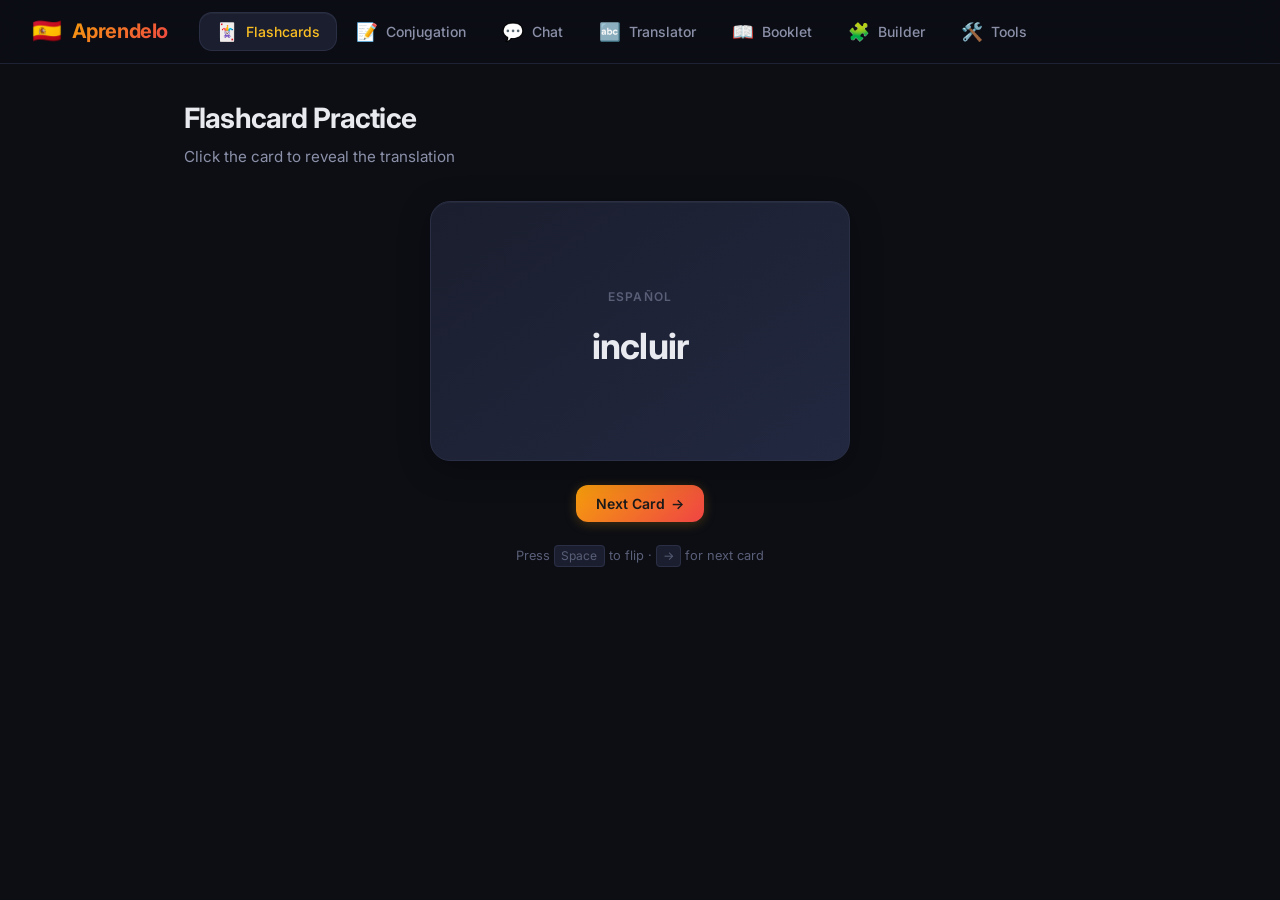
==== index.html @ 4a3453cd "first pass at sentence builder" ====
<!DOCTYPE html>
<html lang="en">

<head>
    <meta charset="UTF-8">
    <meta name="viewport" content="width=device-width, initial-scale=1.0">
    <meta name="description"
        content="Aprendelo — Interactive Spanish learning with flashcards, verb conjugation, AI conversation practice, and bilingual booklet builder.">
    <title>Aprendelo — Learn Spanish</title>
    <link rel="preconnect" href="https://fonts.googleapis.com">
    <link rel="preconnect" href="https://fonts.gstatic.com" crossorigin>
    <link href="https://fonts.googleapis.com/css2?family=Inter:wght@300;400;500;600;700;800&display=swap"
        rel="stylesheet">
    <link rel="stylesheet" href="./static/style.css">
    <link rel="icon" type="image/png" href="./static/favicon.png">
</head>

<body>
    <!-- ══════════ Navigation ══════════ -->
    <nav id="main-nav">
        <div class="nav-brand">
            <span class="brand-icon">🇪🇸</span>
            <span class="brand-text">Aprendelo</span>
        </div>
        <div class="nav-tabs">
            <button class="nav-tab active" data-tab="flashcards" id="nav-flashcards">
                <span class="tab-icon">🃏</span>
                <span class="tab-label">Flashcards</span>
            </button>
            <button class="nav-tab" data-tab="conjugation" id="nav-conjugation">
                <span class="tab-icon">📝</span>
                <span class="tab-label">Conjugation</span>
            </button>
            <button class="nav-tab" data-tab="chat" id="nav-chat">
                <span class="tab-icon">💬</span>
                <span class="tab-label">Chat</span>
            </button>
            <button class="nav-tab" data-tab="translate" id="nav-translate">
                <span class="tab-icon">🔤</span>
                <span class="tab-label">Translator</span>
            </button>
            <button class="nav-tab" data-tab="booklet" id="nav-booklet">
                <span class="tab-icon">📖</span>
                <span class="tab-label">Booklet</span>
            </button>
            <button class="nav-tab" data-tab="sentence" id="nav-sentence">
                <span class="tab-icon">🧩</span>
                <span class="tab-label">Builder</span>
            </button>
            <button class="nav-tab" data-tab="tools" id="nav-tools">
                <span class="tab-icon">🛠️</span>
                <span class="tab-label">Tools</span>
            </button>
        </div>
    </nav>

    <main id="app-content">

        <!-- ══════════ Flashcards ══════════ -->
        <section id="section-flashcards" class="tab-section active">
            <div class="section-header">
                <h1>Flashcard Practice</h1>
                <p class="section-subtitle">Click the card to reveal the translation</p>
            </div>
            <div class="flashcard-container">
                <div class="flashcard" id="flashcard" tabindex="0">
                    <div class="flashcard-inner" id="flashcard-inner">
                        <div class="flashcard-front">
                            <span class="card-lang-label">Español</span>
                            <span class="card-word" id="card-front-word">hola</span>
                        </div>
                        <div class="flashcard-back">
                            <span class="card-lang-label">English</span>
                            <span class="card-word" id="card-back-word">hello</span>
                        </div>
                    </div>
                </div>
                <div class="flashcard-actions">
                    <button class="btn btn-primary" id="btn-next-card">
                        Next Card <span class="btn-arrow">→</span>
                    </button>
                </div>
                <div class="flashcard-hint">
                    Press <kbd>Space</kbd> to flip · <kbd>→</kbd> for next card
                </div>
            </div>
        </section>

        <!-- ══════════ Conjugation ══════════ -->
        <section id="section-conjugation" class="tab-section">
            <div class="section-header">
                <h1>Verb Conjugation</h1>
                <p class="section-subtitle">Enter a Spanish verb and select a tense</p>
            </div>
            <div class="conjugation-container">
                <form id="conjugation-form" class="input-group-row">
                    <div class="input-field" style="flex: 1;">
                        <label for="conj-verb">Verb (infinitive)</label>
                        <input type="text" id="conj-verb" placeholder="e.g. hablar, ser, ir" autocomplete="off"
                            spellcheck="false">
                    </div>
                    <button type="submit" class="btn btn-primary" id="btn-conjugate"
                        style="align-self: flex-end; margin-bottom: 4px;">Conjugate</button>
                </form>
                <div id="conjugation-result" class="result-card hidden">
                    <div class="result-header">
                        <h2 id="conj-result-verb"></h2>
                    </div>
                    <div class="tenses-grid" id="conj-tenses-grid">
                        <!-- Tables will be injected here by JS -->
                    </div>
                </div>
                <div id="conjugation-error" class="error-message hidden"></div>
            </div>
        </section>

        <!-- ══════════ Chat ══════════ -->
        <section id="section-chat" class="tab-section">
            <div class="section-header">
                <h1>Conversational Practice</h1>
                <p class="section-subtitle">Chat with an AI Spanish tutor</p>
            </div>
            <div class="local-disabled-message"
                style="text-align: center; padding: 3rem 1rem; background: var(--bg-surface); border: 1px dashed var(--border); border-radius: var(--radius-lg); margin-top: 1rem;">
                <h2 style="color: var(--text-muted); margin-bottom: 0.5rem;">Disabled in static site</h2>
                <p style="color: var(--text-secondary); font-size: 0.95rem;">This advanced feature requires the local
                    Python server to be running.</p>
            </div>
            <!-- %LOCAL_ONLY_START% -->
            <div class="chat-container">
                <div class="chat-toolbar">
                    <label for="chat-model-select">Model:</label>
                    <select id="chat-model-select">
                        <option value="">Loading models…</option>
                    </select>
                    <label for="chat-proficiency-select">Level:</label>
                    <select id="chat-proficiency-select">
                        <option value="A1">A1 — Beginner</option>
                        <option value="A2">A2 — Elementary</option>
                        <option value="B1" selected>B1 — Intermediate</option>
                        <option value="B2">B2 — Upper Intermediate</option>
                        <option value="C1">C1 — Advanced</option>
                        <option value="C2">C2 — Mastery</option>
                    </select>
                    <button class="btn btn-sm btn-ghost" id="btn-clear-chat" title="Clear conversation">Clear</button>
                </div>
                <div class="chat-messages" id="chat-messages">
                    <div class="chat-welcome">
                        <p>¡Hola! 👋 I'm your Spanish conversation partner.</p>
                        <p>Write something in Spanish (or English) and I'll help you practice!</p>
                    </div>
                </div>
                <form id="chat-form" class="chat-input-row">
                    <input type="text" id="chat-input" placeholder="Escribe algo en español…" autocomplete="off">
                    <button type="submit" class="btn btn-primary" id="btn-send-chat">Send</button>
                </form>
            </div>
            <!-- %LOCAL_ONLY_END% -->
        </section>

        <!-- ══════════ Booklet Builder ══════════ -->
        <section id="section-booklet" class="tab-section">
            <div class="section-header">
                <h1>Bilingual Booklet Builder</h1>
                <p class="section-subtitle">Create a parallel bilingual reader (target language left, English right)</p>
            </div>
            <div class="local-disabled-message"
                style="text-align: center; padding: 3rem 1rem; background: var(--bg-surface); border: 1px dashed var(--border); border-radius: var(--radius-lg); margin-top: 1rem;">
                <h2 style="color: var(--text-muted); margin-bottom: 0.5rem;">Disabled in static site</h2>
                <p style="color: var(--text-secondary); font-size: 0.95rem;">This advanced feature requires the local
                    Python server to be running.</p>
            </div>
            <!-- %LOCAL_ONLY_START% -->
            <div class="booklet-container">
                <form id="booklet-form" class="booklet-form">
                    <div class="form-grid">
                        <div class="input-field">
                            <label for="booklet-proficiency">Proficiency Level</label>
                            <select id="booklet-proficiency">
                                <option value="A1">A1 — Beginner</option>
                                <option value="A2">A2 — Elementary</option>
                                <option value="B1" selected>B1 — Intermediate</option>
                                <option value="B2">B2 — Upper Intermediate</option>
                                <option value="C1">C1 — Advanced</option>
                            </select>
                        </div>
                        <div class="input-field">
                            <label for="booklet-lang">Target Language</label>
                            <select id="booklet-lang">
                                <option value="Spanish" selected>Spanish</option>
                                <option value="German">German</option>
                                <option value="French">French</option>
                            </select>
                        </div>
                        <div class="input-field">
                            <label for="booklet-model">Ollama Model (for translation)</label>
                            <select id="booklet-model">
                                <option value="">Loading models…</option>
                            </select>
                        </div>
                        <div class="input-field">
                            <label for="booklet-binding">Binding Type</label>
                            <select id="booklet-binding">
                                <option value="side_by_side">Side-by-Side (PDF)</option>
                                <option value="saddle">Saddle Stapled (Booklet)</option>
                            </select>
                        </div>
                    </div>

                    <div class="file-uploads">
                        <div class="file-upload-field">
                            <label for="booklet-english-file">English Text File <span class="required">*</span></label>
                            <div class="file-drop" id="drop-english">
                                <input type="file" id="booklet-english-file" accept=".txt" required>
                                <span class="file-drop-label">📄 Drop .txt file or click to browse</span>
                                <span class="file-drop-name" id="english-file-name"></span>
                            </div>
                        </div>
                        <div class="file-upload-field">
                            <label for="booklet-target-file">Target Language Text File <span
                                    class="optional">(optional)</span></label>
                            <div class="file-drop" id="drop-target">
                                <input type="file" id="booklet-target-file" accept=".txt">
                                <span class="file-drop-label">📄 Drop .txt file or click to browse</span>
                                <span class="file-drop-name" id="target-file-name"></span>
                            </div>
                            <p class="field-help">If provided, no LLM translation is needed.</p>
                        </div>
                    </div>

                    <div class="checkbox-field">
                        <label class="checkbox-label" for="booklet-skip-restructure">
                            <input type="checkbox" id="booklet-skip-restructure">
                            <span>Skip text restructuring</span>
                        </label>
                        <p class="field-help">Check this if your English text is already formatted with one sentence per
                            paragraph, or if your LLM struggles with the restructure step.</p>
                    </div>

                    <button type="submit" class="btn btn-primary btn-lg" id="btn-build-booklet">
                        <span class="btn-text">Build Booklet</span>
                        <span class="btn-spinner hidden" id="booklet-spinner"></span>
                    </button>
                </form>
                <div id="booklet-status" class="status-message hidden"></div>
                <div id="booklet-error" class="error-message hidden"></div>
            </div>
            <!-- %LOCAL_ONLY_END% -->
        </section>

        <!-- ══════════ Sentence Builder ══════════ -->
        <section id="section-sentence" class="tab-section">
            <div class="section-header">
                <h1>Sentence Builder</h1>
                <p class="section-subtitle">Practice grammar and vocabulary by building sentences</p>
            </div>
            <div class="local-disabled-message"
                style="text-align: center; padding: 3rem 1rem; background: var(--bg-surface); border: 1px dashed var(--border); border-radius: var(--radius-lg); margin-top: 1rem;">
                <h2 style="color: var(--text-muted); margin-bottom: 0.5rem;">Disabled in static site</h2>
                <p style="color: var(--text-secondary); font-size: 0.95rem;">This advanced feature requires the local
                    Python server to be running.</p>
            </div>
            <!-- %LOCAL_ONLY_START% -->
            <div class="sentence-container">
                <form id="sentence-form" class="booklet-form">
                    <div class="form-grid">
                        <div class="input-field">
                            <label for="sentence-topic">Topic or Verb</label>
                            <input type="text" id="sentence-topic" placeholder="e.g. Ordering food, viajar, ser vs estar" required>
                        </div>
                        <div class="input-field">
                            <label for="sentence-proficiency">Proficiency</label>
                            <select id="sentence-proficiency">
                                <option value="A1">A1 — Beginner</option>
                                <option value="A2">A2 — Elementary</option>
                                <option value="B1" selected>B1 — Intermediate</option>
                                <option value="B2">B2 — Upper Intermediate</option>
                                <option value="C1">C1 — Advanced</option>
                                <option value="C2">C2 — Mastery</option>
                            </select>
                        </div>
                        <div class="input-field">
                            <label for="sentence-model">Ollama Model</label>
                            <select id="sentence-model">
                                <option value="">Loading models…</option>
                            </select>
                        </div>
                        <div class="input-field" style="display: flex; align-items: flex-end;">
                            <button type="submit" class="btn btn-primary" id="btn-generate-sentence" style="width: 100%; margin-bottom: 4px;">
                                <span class="btn-text">Generate Exercise</span>
                                <span class="btn-spinner hidden" id="sentence-generate-spinner"></span>
                            </button>
                        </div>
                    </div>
                </form>

                <div id="sentence-workspace" class="hidden" style="margin-top: 2rem;">
                    <div class="prompt-card" style="margin-bottom: 1.5rem; text-align: center;">
                        <h3 style="color: var(--text-secondary); font-size: 0.9rem; text-transform: uppercase; letter-spacing: 0.5px;">Translate to Spanish:</h3>
                        <p id="sentence-english-prompt" class="english-prompt-text" style="font-size: 1.5rem; font-weight: 600; color: var(--text-primary); margin-top: 0.5rem;"></p>
                    </div>

                    <div class="construction-area" style="min-height: 80px; padding: 1rem; border: 2px dashed var(--border); border-radius: var(--radius-lg); background: rgba(255,255,255,0.02); margin-bottom: 1.5rem; display: flex; flex-wrap: wrap; gap: 0.5rem; align-content: flex-start;">
                        <div id="sentence-construction-zone" class="drop-zone" style="display: flex; flex-wrap: wrap; gap: 0.5rem; width: 100%; min-height: 48px;">
                            <!-- Clicked words go here -->
                        </div>
                    </div>

                    <div class="word-bank-area" style="padding: 1.5rem; border-radius: var(--radius-lg); background: var(--bg-surface); border: 1px solid var(--border); margin-bottom: 2rem;">
                        <div id="sentence-word-bank" class="word-bank" style="display: flex; flex-wrap: wrap; gap: 0.75rem; justify-content: center; min-height: 48px;">
                            <!-- Jumbled words go here -->
                        </div>
                    </div>

                    <div class="action-row" style="display: flex; gap: 1rem; justify-content: center; margin-bottom: 2rem;">
                        <button class="btn btn-primary btn-lg" id="btn-check-sentence">
                            <span class="btn-text">Check Answer</span>
                            <span class="btn-spinner hidden" id="sentence-check-spinner"></span>
                        </button>
                        <button class="btn btn-ghost" id="btn-reset-sentence">Reset Words</button>
                    </div>

                    <div id="sentence-feedback" class="feedback-card hidden" style="padding: 1.5rem; border-radius: var(--radius-lg); background: var(--bg-surface); border: 1px solid var(--border);">
                        <!-- LLM Feedback goes here -->
                        <div id="sentence-feedback-icon" style="font-size: 2rem; margin-bottom: 0.5rem;"></div>
                        <p id="sentence-feedback-text" style="line-height: 1.5; color: var(--text-primary);"></p>
                        <div id="sentence-correction-area" class="hidden" style="margin-top: 1rem; padding-top: 1rem; border-top: 1px solid var(--border);">
                            <h4 style="color: var(--text-secondary); font-size: 0.85rem; margin-bottom: 0.25rem;">Ideal Correction:</h4>
                            <p id="sentence-correction-text" style="font-weight: 500; color: var(--primary);"></p>
                        </div>
                    </div>
                </div>

                <div id="sentence-error" class="error-message hidden" style="margin-top: 1rem;"></div>
            </div>
            <!-- %LOCAL_ONLY_END% -->
        </section>

        <!-- ══════════ Useful Tools ══════════ -->
        <section id="section-tools" class="tab-section">
            <div class="section-header">
                <h1>Useful Tools</h1>
                <p class="section-subtitle">Recommended online references and tools for your Spanish journey</p>
            </div>
            <div class="tools-grid">
                <a href="https://osd.ranvel.com/sp-en/2/a" target="_blank" class="tool-card">
                    <div class="tool-icon">🔍</div>
                    <div class="tool-info">
                        <h3>Verb Reference</h3>
                        <p>Detailed Spanish-English translation and usage dictionary.</p>
                        <span class="tool-link-hint">Visit site <span class="btn-arrow">→</span></span>
                    </div>
                </a>
                <a href="https://www.spanishdict.com/" target="_blank" class="tool-card">
                    <div class="tool-icon">📖</div>
                    <div class="tool-info">
                        <h3>SpanishDict</h3>
                        <p>The world's most popular Spanish-English dictionary, translation, and learning site.</p>
                        <span class="tool-link-hint">Visit site <span class="btn-arrow">→</span></span>
                    </div>
                </a>
                <div class="tool-card-placeholder">
                    <div class="tool-icon-empty">✨</div>
                    <p>More coming soon...</p>
                </div>
            </div>
        </section>

        <!-- ══════════ Translator ══════════ -->
        <section id="section-translate" class="tab-section">
            <div class="section-header">
                <h1>Translator</h1>
                <p class="section-subtitle">Translate text between languages with adjustable proficiency levels</p>
            </div>
            <div class="local-disabled-message"
                style="text-align: center; padding: 3rem 1rem; background: var(--bg-surface); border: 1px dashed var(--border); border-radius: var(--radius-lg); margin-top: 1rem;">
                <h2 style="color: var(--text-muted); margin-bottom: 0.5rem;">Disabled in static site</h2>
                <p style="color: var(--text-secondary); font-size: 0.95rem;">This advanced feature requires the local
                    Python server to be running.</p>
            </div>
            <!-- %LOCAL_ONLY_START% -->
            <div class="translator-container">
                <form id="translate-form" class="booklet-form">
                    <div class="form-grid">
                        <div class="input-field">
                            <label for="translate-source-lang">Source Language</label>
                            <select id="translate-source-lang">
                                <option value="Auto-detect" selected>Auto-detect</option>
                                <option value="English">English</option>
                                <option value="Spanish">Spanish</option>
                                <option value="French">French</option>
                                <option value="Italian">Italian</option>
                                <option value="German">German</option>
                            </select>
                        </div>
                        <div class="input-field">
                            <label for="translate-target-lang">Target Language</label>
                            <select id="translate-target-lang">
                                <option value="English">English</option>
                                <option value="Spanish" selected>Spanish</option>
                                <option value="French">French</option>
                                <option value="Italian">Italian</option>
                                <option value="German">German</option>
                            </select>
                        </div>
                        <div class="input-field">
                            <label for="translate-proficiency">Target Proficiency</label>
                            <select id="translate-proficiency">
                                <option value="A1">A1 — Beginner</option>
                                <option value="A2">A2 — Elementary</option>
                                <option value="B1" selected>B1 — Intermediate</option>
                                <option value="B2">B2 — Upper Intermediate</option>
                                <option value="C1">C1 — Advanced</option>
                                <option value="C2">C2 — Mastery</option>
                            </select>
                        </div>
                        <div class="input-field">
                            <label for="translate-model">Ollama Model</label>
                            <select id="translate-model">
                                <option value="">Loading models…</option>
                            </select>
                        </div>
                    </div>

                    <div class="form-grid" style="align-items: stretch;">
                        <div class="input-field" style="height: 100%;">
                            <label for="translate-input">Text to Translate</label>
                            <textarea id="translate-input" placeholder="Enter text here..."
                                style="flex: 1; min-height: 250px; resize: vertical; padding: 1rem; background: var(--bg-surface); border: 1px solid var(--border); border-radius: var(--radius-md); color: var(--text-primary); font-family: inherit; font-size: 0.925rem; outline: none;"></textarea>
                        </div>
                        <div class="input-field" style="height: 100%;">
                            <label for="translate-output">Translation</label>
                            <div id="translate-output"
                                style="flex: 1; min-height: 250px; overflow-y: auto; padding: 1rem; background: var(--bg-surface); border: 1px solid var(--border); border-radius: var(--radius-md); font-family: inherit; font-size: 0.925rem; white-space: pre-wrap; line-height: 1.6;">
                            </div>
                        </div>
                    </div>

                    <div class="input-group-row">
                        <button type="submit" class="btn btn-primary btn-lg" id="btn-translate">
                            <span class="btn-text">Translate</span>
                            <span class="btn-spinner hidden" id="translate-spinner"></span>
                        </button>
                        <button type="button" class="btn btn-ghost btn-lg" id="btn-translate-clear">Clear</button>
                    </div>
                </form>
                <div id="translate-error" class="error-message hidden"></div>
            </div>
            <!-- %LOCAL_ONLY_END% -->
        </section>

    </main>

    <script src="./static/conjugator.js"></script>
    <script src="./static/app.js"></script>
</body>

</html>
---- static/style.css ----
/* ═══════════════════════════════════════════════════════════════════
   Aprendelo — Design System
   Premium dark theme with gradient accents
   ═══════════════════════════════════════════════════════════════════ */

/* ── Reset & Base ──────────────────────────────────────────────── */

*, *::before, *::after {
    margin: 0;
    padding: 0;
    box-sizing: border-box;
}

:root {
    /* Surface palette */
    --bg-base: #0c0e14;
    --bg-surface: #141720;
    --bg-elevated: #1a1e2e;
    --bg-hover: #222840;
    --border: #2a2f45;
    --border-light: #1e2235;

    /* Text palette */
    --text-primary: #e8eaf0;
    --text-secondary: #8b90a8;
    --text-muted: #5a5f78;

    /* Accent palette — warm amber-to-coral gradient */
    --accent-1: #f59e0b;
    --accent-2: #ef4444;
    --accent-gradient: linear-gradient(135deg, #f59e0b, #ef4444);
    --accent-glow: rgba(245, 158, 11, 0.15);
    --accent-text: #fbbf24;

    /* Semantic */
    --success: #22c55e;
    --error: #ef4444;
    --info: #3b82f6;

    /* Sizing */
    --radius-sm: 8px;
    --radius-md: 12px;
    --radius-lg: 16px;
    --radius-xl: 20px;
    --radius-full: 9999px;

    /* Transition */
    --ease: cubic-bezier(0.4, 0, 0.2, 1);
    --duration: 0.25s;
}

html {
    font-size: 16px;
    -webkit-font-smoothing: antialiased;
    -moz-osx-font-smoothing: grayscale;
}

body {
    font-family: 'Inter', -apple-system, BlinkMacSystemFont, sans-serif;
    background: var(--bg-base);
    color: var(--text-primary);
    min-height: 100vh;
    line-height: 1.6;
}


/* ── Navigation ───────────────────────────────────────────────── */

#main-nav {
    position: sticky;
    top: 0;
    z-index: 100;
    display: flex;
    align-items: center;
    gap: 2rem;
    padding: 0 2rem;
    height: 64px;
    background: rgba(12, 14, 20, 0.85);
    backdrop-filter: blur(20px) saturate(1.4);
    border-bottom: 1px solid var(--border-light);
}

.nav-brand {
    display: flex;
    align-items: center;
    gap: 0.6rem;
    flex-shrink: 0;
}

.brand-icon {
    font-size: 1.5rem;
}

.brand-text {
    font-size: 1.25rem;
    font-weight: 700;
    background: var(--accent-gradient);
    -webkit-background-clip: text;
    -webkit-text-fill-color: transparent;
    background-clip: text;
    letter-spacing: -0.02em;
}

.nav-tabs {
    display: flex;
    gap: 0.25rem;
}

.nav-tab {
    display: flex;
    align-items: center;
    gap: 0.5rem;
    padding: 0.5rem 1rem;
    border: none;
    background: transparent;
    color: var(--text-secondary);
    font-family: inherit;
    font-size: 0.875rem;
    font-weight: 500;
    cursor: pointer;
    border-radius: var(--radius-md);
    transition: all var(--duration) var(--ease);
    white-space: nowrap;
}

.nav-tab:hover {
    background: var(--bg-hover);
    color: var(--text-primary);
}

.nav-tab.active {
    background: var(--bg-elevated);
    color: var(--accent-text);
    box-shadow: 0 0 0 1px var(--border), inset 0 1px 0 rgba(255,255,255,0.04);
}

.tab-icon {
    font-size: 1.1rem;
}


/* ── Main content ─────────────────────────────────────────────── */

#app-content {
    max-width: 960px;
    margin: 0 auto;
    padding: 2rem 1.5rem 4rem;
}

.tab-section {
    display: none;
    animation: fadeSlideIn 0.35s var(--ease);
}

.tab-section.active {
    display: block;
}

@keyframes fadeSlideIn {
    from { opacity: 0; transform: translateY(12px); }
    to { opacity: 1; transform: translateY(0); }
}

.section-header {
    margin-bottom: 2rem;
}

.section-header h1 {
    font-size: 1.75rem;
    font-weight: 700;
    letter-spacing: -0.03em;
    margin-bottom: 0.25rem;
}

.section-subtitle {
    color: var(--text-secondary);
    font-size: 0.95rem;
}


/* ── Buttons ──────────────────────────────────────────────────── */

.btn {
    display: inline-flex;
    align-items: center;
    justify-content: center;
    gap: 0.4rem;
    padding: 0.625rem 1.25rem;
    border: none;
    border-radius: var(--radius-md);
    font-family: inherit;
    font-size: 0.875rem;
    font-weight: 600;
    cursor: pointer;
    transition: all var(--duration) var(--ease);
    white-space: nowrap;
}

.btn-primary {
    background: var(--accent-gradient);
    color: #1a1a1a;
    box-shadow: 0 2px 12px rgba(245, 158, 11, 0.25);
}

.btn-primary:hover {
    transform: translateY(-1px);
    box-shadow: 0 4px 20px rgba(245, 158, 11, 0.35);
}

.btn-primary:active {
    transform: translateY(0);
}

.btn-primary:disabled {
    opacity: 0.5;
    cursor: not-allowed;
    transform: none;
}

.btn-lg {
    padding: 0.875rem 2rem;
    font-size: 1rem;
    border-radius: var(--radius-lg);
}

.btn-sm {
    padding: 0.375rem 0.75rem;
    font-size: 0.8rem;
}

.btn-ghost {
    background: transparent;
    color: var(--text-secondary);
    border: 1px solid var(--border);
}

.btn-ghost:hover {
    background: var(--bg-hover);
    color: var(--text-primary);
}

.btn-arrow {
    transition: transform var(--duration) var(--ease);
}

.btn:hover .btn-arrow {
    transform: translateX(3px);
}


/* ── Form elements ────────────────────────────────────────────── */

.input-field {
    display: flex;
    flex-direction: column;
    gap: 0.4rem;
}

.input-field label {
    font-size: 0.8rem;
    font-weight: 600;
    color: var(--text-secondary);
    text-transform: uppercase;
    letter-spacing: 0.05em;
}

.input-field input,
.input-field select {
    padding: 0.65rem 0.875rem;
    background: var(--bg-surface);
    border: 1px solid var(--border);
    border-radius: var(--radius-md);
    color: var(--text-primary);
    font-family: inherit;
    font-size: 0.925rem;
    transition: border-color var(--duration) var(--ease), box-shadow var(--duration) var(--ease);
    outline: none;
}

.input-field input:focus,
.input-field select:focus {
    border-color: var(--accent-1);
    box-shadow: 0 0 0 3px var(--accent-glow);
}

.input-field input::placeholder {
    color: var(--text-muted);
}

.input-field select {
    cursor: pointer;
    appearance: none;
    background-image: url("data:image/svg+xml,%3Csvg width='12' height='8' viewBox='0 0 12 8' fill='none' xmlns='http://www.w3.org/2000/svg'%3E%3Cpath d='M1 1.5L6 6.5L11 1.5' stroke='%238b90a8' stroke-width='1.5' stroke-linecap='round'/%3E%3C/svg%3E");
    background-repeat: no-repeat;
    background-position: right 0.75rem center;
    padding-right: 2.25rem;
}

.input-group-row {
    display: flex;
    gap: 1rem;
    align-items: flex-end;
    flex-wrap: wrap;
}

.input-group-row .input-field {
    flex: 1;
    min-width: 180px;
}

.required { color: var(--error); }
.optional { color: var(--text-muted); font-weight: 400; font-size: 0.75rem; }


/* ── Result & error cards ─────────────────────────────────────── */

.result-card {
    margin-top: 1.5rem;
    padding: 1.5rem;
    background: var(--bg-elevated);
    border: 1px solid var(--border);
    border-radius: var(--radius-lg);
    animation: fadeSlideIn 0.3s var(--ease);
}

.result-header {
    display: flex;
    align-items: center;
    gap: 0.75rem;
    margin-bottom: 1rem;
}

.result-header h2 {
    font-size: 1.25rem;
    font-weight: 700;
}

.badge {
    padding: 0.2rem 0.6rem;
    font-size: 0.7rem;
    font-weight: 600;
    text-transform: uppercase;
    letter-spacing: 0.05em;
    border-radius: var(--radius-full);
    background: var(--accent-glow);
    color: var(--accent-text);
    border: 1px solid rgba(245, 158, 11, 0.2);
}

.error-message {
    margin-top: 1rem;
    padding: 0.875rem 1rem;
    background: rgba(239, 68, 68, 0.1);
    border: 1px solid rgba(239, 68, 68, 0.25);
    border-radius: var(--radius-md);
    color: #fca5a5;
    font-size: 0.9rem;
}

.status-message {
    margin-top: 1rem;
    padding: 0.875rem 1rem;
    background: rgba(59, 130, 246, 0.1);
    border: 1px solid rgba(59, 130, 246, 0.25);
    border-radius: var(--radius-md);
    color: #93c5fd;
    font-size: 0.9rem;
}

.hidden { display: none !important; }


/* ── Flashcard ────────────────────────────────────────────────── */

.flashcard-container {
    display: flex;
    flex-direction: column;
    align-items: center;
    gap: 1.5rem;
}

.flashcard {
    width: 420px;
    max-width: 100%;
    height: 260px;
    perspective: 800px;
    cursor: pointer;
    outline: none;
}

.flashcard-inner {
    position: relative;
    width: 100%;
    height: 100%;
    transition: transform 0.6s var(--ease);
    transform-style: preserve-3d;
}

.flashcard.flipped .flashcard-inner {
    transform: rotateY(180deg);
}

.flashcard-front,
.flashcard-back {
    position: absolute;
    inset: 0;
    display: flex;
    flex-direction: column;
    align-items: center;
    justify-content: center;
    gap: 0.75rem;
    backface-visibility: hidden;
    -webkit-backface-visibility: hidden;
    border-radius: var(--radius-xl);
    border: 1px solid var(--border);
    padding: 2rem;
}

.flashcard-front {
    background: linear-gradient(145deg, #1a1e2e, #222840);
    box-shadow: 0 8px 32px rgba(0,0,0,0.3), inset 0 1px 0 rgba(255,255,255,0.04);
}

.flashcard-back {
    background: linear-gradient(145deg, #1e2a1e, #2a3a28);
    border-color: rgba(34, 197, 94, 0.2);
    transform: rotateY(180deg);
    box-shadow: 0 8px 32px rgba(0,0,0,0.3), inset 0 1px 0 rgba(255,255,255,0.04);
}

.card-lang-label {
    font-size: 0.75rem;
    font-weight: 600;
    text-transform: uppercase;
    letter-spacing: 0.1em;
    color: var(--text-muted);
}

.card-word {
    font-size: 2.25rem;
    font-weight: 700;
    letter-spacing: -0.02em;
    text-align: center;
}

.flashcard-back .card-lang-label {
    color: rgba(34, 197, 94, 0.6);
}

.flashcard-back .card-word {
    color: #86efac;
}

.flashcard-actions {
    display: flex;
    gap: 0.75rem;
}

.flashcard-hint {
    font-size: 0.8rem;
    color: var(--text-muted);
}

.flashcard-hint kbd {
    padding: 0.15rem 0.4rem;
    background: var(--bg-elevated);
    border: 1px solid var(--border);
    border-radius: 4px;
    font-family: inherit;
    font-size: 0.75rem;
}


/* ── Conjugation table ────────────────────────────────────────── */

.tenses-grid {
    display: grid;
    grid-template-columns: 1fr 1fr;
    gap: 1.5rem;
}

.tense-section {
    display: flex;
    flex-direction: column;
    gap: 0.5rem;
}

.tense-header {
    display: flex;
    justify-content: space-between;
    align-items: center;
}

.tense-title {
    font-size: 1rem;
    font-weight: 600;
    color: var(--text-primary);
}

.conj-table {
    width: 100%;
    border-collapse: separate;
    border-spacing: 0;
    border-radius: var(--radius-md);
    overflow: hidden;
}

.conj-table th,
.conj-table td {
    padding: 0.625rem 1rem;
    text-align: left;
    border-bottom: 1px solid var(--border-light);
}

.conj-table th {
    background: var(--bg-surface);
    font-size: 0.75rem;
    font-weight: 600;
    text-transform: uppercase;
    letter-spacing: 0.05em;
    color: var(--text-secondary);
}

.conj-table td {
    font-size: 0.95rem;
}

.conj-table tr:last-child td {
    border-bottom: none;
}

.conj-table td:first-child {
    color: var(--text-secondary);
    font-weight: 500;
}

.conj-table td:last-child {
    color: var(--accent-text);
    font-weight: 600;
}

.tenses-grid {
    display: grid;
    grid-template-columns: repeat(auto-fit, minmax(220px, 1fr));
    gap: 1.5rem;
    margin-top: 1.5rem;
}

.tense-section {
    background: var(--bg-base);
    border: 1px solid var(--border-light);
    border-radius: var(--radius-md);
    padding: 1.25rem;
}

.tense-section h3 {
    font-size: 1.05rem;
    font-weight: 700;
    margin-bottom: 0.5rem;
    color: var(--accent-text);
}

.tense-example {
    font-size: 0.85rem;
    color: var(--text-secondary);
    margin-bottom: 1rem;
    line-height: 1.5;
}

.tense-example em {
    color: var(--text-primary);
    font-style: italic;
}


/* ── Chat ─────────────────────────────────────────────────────── */

.chat-container {
    display: flex;
    flex-direction: column;
    height: calc(100vh - 220px);
    min-height: 400px;
    background: var(--bg-surface);
    border: 1px solid var(--border);
    border-radius: var(--radius-lg);
    overflow: hidden;
}

.chat-toolbar {
    display: flex;
    align-items: center;
    gap: 0.5rem;
    padding: 0.625rem 1rem;
    background: var(--bg-elevated);
    border-bottom: 1px solid var(--border-light);
    font-size: 0.85rem;
    color: var(--text-secondary);
}

.chat-toolbar select {
    flex: 1;
    max-width: 280px;
    padding: 0.35rem 0.6rem;
    background: var(--bg-surface);
    border: 1px solid var(--border);
    border-radius: var(--radius-sm);
    color: var(--text-primary);
    font-family: inherit;
    font-size: 0.825rem;
    outline: none;
}

.chat-messages {
    flex: 1;
    overflow-y: auto;
    padding: 1.25rem;
    display: flex;
    flex-direction: column;
    gap: 0.75rem;
}

.chat-welcome {
    text-align: center;
    padding: 2rem 1rem;
    color: var(--text-secondary);
    font-size: 0.95rem;
    line-height: 1.8;
}

.chat-welcome p:first-child {
    font-size: 1.1rem;
    margin-bottom: 0.25rem;
}

.chat-bubble {
    max-width: 80%;
    padding: 0.75rem 1rem;
    border-radius: var(--radius-lg);
    font-size: 0.925rem;
    line-height: 1.6;
    animation: bubbleIn 0.25s var(--ease);
    word-wrap: break-word;
}

@keyframes bubbleIn {
    from { opacity: 0; transform: translateY(6px) scale(0.97); }
    to { opacity: 1; transform: translateY(0) scale(1); }
}

.chat-bubble.user {
    align-self: flex-end;
    background: var(--accent-gradient);
    color: #1a1a1a;
    border-bottom-right-radius: 4px;
}

.chat-bubble.assistant {
    align-self: flex-start;
    background: var(--bg-elevated);
    border: 1px solid var(--border);
    border-bottom-left-radius: 4px;
}

.chat-bubble.assistant .typing-indicator {
    display: inline-flex;
    gap: 4px;
}

.typing-dot {
    width: 6px;
    height: 6px;
    border-radius: 50%;
    background: var(--text-muted);
    animation: typingBounce 1.2s infinite;
}

.typing-dot:nth-child(2) { animation-delay: 0.15s; }
.typing-dot:nth-child(3) { animation-delay: 0.3s; }

@keyframes typingBounce {
    0%, 60%, 100% { transform: translateY(0); }
    30% { transform: translateY(-5px); }
}

.chat-input-row {
    display: flex;
    gap: 0.5rem;
    padding: 0.75rem 1rem;
    background: var(--bg-elevated);
    border-top: 1px solid var(--border-light);
}

.chat-input-row input {
    flex: 1;
    padding: 0.65rem 0.875rem;
    background: var(--bg-surface);
    border: 1px solid var(--border);
    border-radius: var(--radius-md);
    color: var(--text-primary);
    font-family: inherit;
    font-size: 0.925rem;
    outline: none;
    transition: border-color var(--duration) var(--ease);
}

.chat-input-row input:focus {
    border-color: var(--accent-1);
}

.chat-input-row input::placeholder {
    color: var(--text-muted);
}


/* ── Booklet Builder ──────────────────────────────────────────── */

.booklet-container {
    max-width: 720px;
}

.booklet-form {
    display: flex;
    flex-direction: column;
    gap: 1.5rem;
}

.form-grid {
    display: grid;
    grid-template-columns: 1fr 1fr;
    gap: 1rem;
}

.file-uploads {
    display: grid;
    grid-template-columns: 1fr 1fr;
    gap: 1rem;
}

.file-upload-field {
    display: flex;
    flex-direction: column;
    gap: 0.4rem;
}

.file-upload-field > label {
    font-size: 0.8rem;
    font-weight: 600;
    color: var(--text-secondary);
    text-transform: uppercase;
    letter-spacing: 0.05em;
}

.file-drop {
    position: relative;
    display: flex;
    flex-direction: column;
    align-items: center;
    justify-content: center;
    gap: 0.25rem;
    padding: 1.5rem 1rem;
    border: 2px dashed var(--border);
    border-radius: var(--radius-md);
    background: var(--bg-surface);
    cursor: pointer;
    transition: all var(--duration) var(--ease);
    min-height: 90px;
}

.file-drop:hover, .file-drop.dragover {
    border-color: var(--accent-1);
    background: var(--accent-glow);
}

.file-drop.has-file {
    border-color: var(--success);
    border-style: solid;
}

.file-drop input[type="file"] {
    position: absolute;
    inset: 0;
    opacity: 0;
    cursor: pointer;
}

.file-drop-label {
    font-size: 0.85rem;
    color: var(--text-muted);
    pointer-events: none;
}

.file-drop-name {
    font-size: 0.8rem;
    font-weight: 600;
    color: var(--success);
    pointer-events: none;
}

.field-help {
    font-size: 0.75rem;
    color: var(--text-muted);
}


/* ── Spinner ──────────────────────────────────────────────────── */

.btn-spinner {
    display: inline-block;
    width: 16px;
    height: 16px;
    border: 2px solid rgba(26, 26, 26, 0.3);
    border-top-color: #1a1a1a;
    border-radius: 50%;
    animation: spin 0.6s linear infinite;
}

@keyframes spin {
    to { transform: rotate(360deg); }
}


/* ── Scrollbar ────────────────────────────────────────────────── */

::-webkit-scrollbar {
    width: 6px;
}

::-webkit-scrollbar-track {
    background: transparent;
}

::-webkit-scrollbar-thumb {
    background: var(--border);
    border-radius: 3px;
}

::-webkit-scrollbar-thumb:hover {
    background: var(--text-muted);
}


/* ── Responsive ───────────────────────────────────────────────── */

@media (max-width: 768px) {
    #main-nav {
        flex-direction: column;
        height: auto;
        padding: 0.75rem 1rem;
        gap: 0.5rem;
    }

    .nav-tabs {
        width: 100%;
        overflow-x: auto;
        -webkit-overflow-scrolling: touch;
    }

    .tenses-grid {
        grid-template-columns: 1fr;
    }

    .tab-label {
        display: none;
    }

    .nav-tab {
        padding: 0.5rem 0.75rem;
    }

    #app-content {
        padding: 1.25rem 1rem 3rem;
    }

    .flashcard {
        width: 100%;
        height: 220px;
    }

    .card-word {
        font-size: 1.75rem;
    }

    .input-group-row {
        flex-direction: column;
    }

    .form-grid, .file-uploads {
        grid-template-columns: 1fr;
    }

    .chat-container {
        height: calc(100vh - 260px);
    }
}
/* ── Useful Tools ─────────────────────────────────────────────── */

.tools-grid {
    display: grid;
    grid-template-columns: repeat(auto-fill, minmax(280px, 1fr));
    gap: 1.5rem;
    margin-top: 2rem;
}

.tool-card {
    display: flex;
    gap: 1.25rem;
    padding: 1.5rem;
    background: var(--bg-surface);
    border: 1px solid var(--border);
    border-radius: var(--radius-lg);
    text-decoration: none;
    color: inherit;
    transition: all var(--duration) var(--ease);
    cursor: pointer;
}

.tool-card:hover {
    background: var(--bg-elevated);
    border-color: var(--accent-1);
    transform: translateY(-2px);
    box-shadow: 0 8px 24px rgba(0, 0, 0, 0.2);
}

.tool-icon {
    font-size: 1.5rem;
    width: 48px;
    height: 48px;
    display: flex;
    align-items: center;
    justify-content: center;
    background: var(--bg-elevated);
    border-radius: var(--radius-md);
    flex-shrink: 0;
}

.tool-info {
    display: flex;
    flex-direction: column;
    gap: 0.4rem;
}

.tool-info h3 {
    font-size: 1.1rem;
    font-weight: 700;
    color: var(--text-primary);
}

.tool-info p {
    font-size: 0.875rem;
    color: var(--text-secondary);
    line-height: 1.4;
}

.tool-link-hint {
    margin-top: 0.5rem;
    font-size: 0.8rem;
    font-weight: 600;
    color: var(--accent-text);
    display: flex;
    align-items: center;
    gap: 0.25rem;
    opacity: 0.8;
}

.tool-card:hover .tool-link-hint {
    opacity: 1;
}

.tool-card-placeholder {
    display: flex;
    flex-direction: column;
    align-items: center;
    justify-content: center;
    gap: 0.5rem;
    padding: 1.5rem;
    border: 1px dashed var(--border);
    border-radius: var(--radius-lg);
    color: var(--text-muted);
    background: rgba(20, 23, 32, 0.4);
}

.tool-icon-empty {
    font-size: 1.25rem;
    opacity: 0.5;
}

/* ── Sentence Builder ─────────────────────────────────────────── */

.word-tile {
    display: inline-block;
    padding: 0.5rem 1rem;
    background: var(--bg-elevated);
    border: 1px solid var(--border);
    border-radius: var(--radius-md);
    color: var(--text-primary);
    font-size: 1rem;
    font-weight: 500;
    cursor: pointer;
    user-select: none;
    transition: all 0.2s var(--ease);
    box-shadow: 0 2px 4px rgba(0,0,0,0.1);
}

.word-tile:hover {
    background: var(--bg-hover);
    border-color: var(--accent-1);
    transform: translateY(-2px);
    box-shadow: 0 4px 8px rgba(0,0,0,0.15);
}

.word-tile:active {
    transform: translateY(0);
}

.word-tile.in-construction {
    background: var(--accent-gradient);
    color: #1a1a1a;
    border: none;
    font-weight: 600;
}

.word-tile.in-construction:hover {
    transform: translateY(-2px);
    box-shadow: 0 4px 12px rgba(245, 158, 11, 0.3);
}
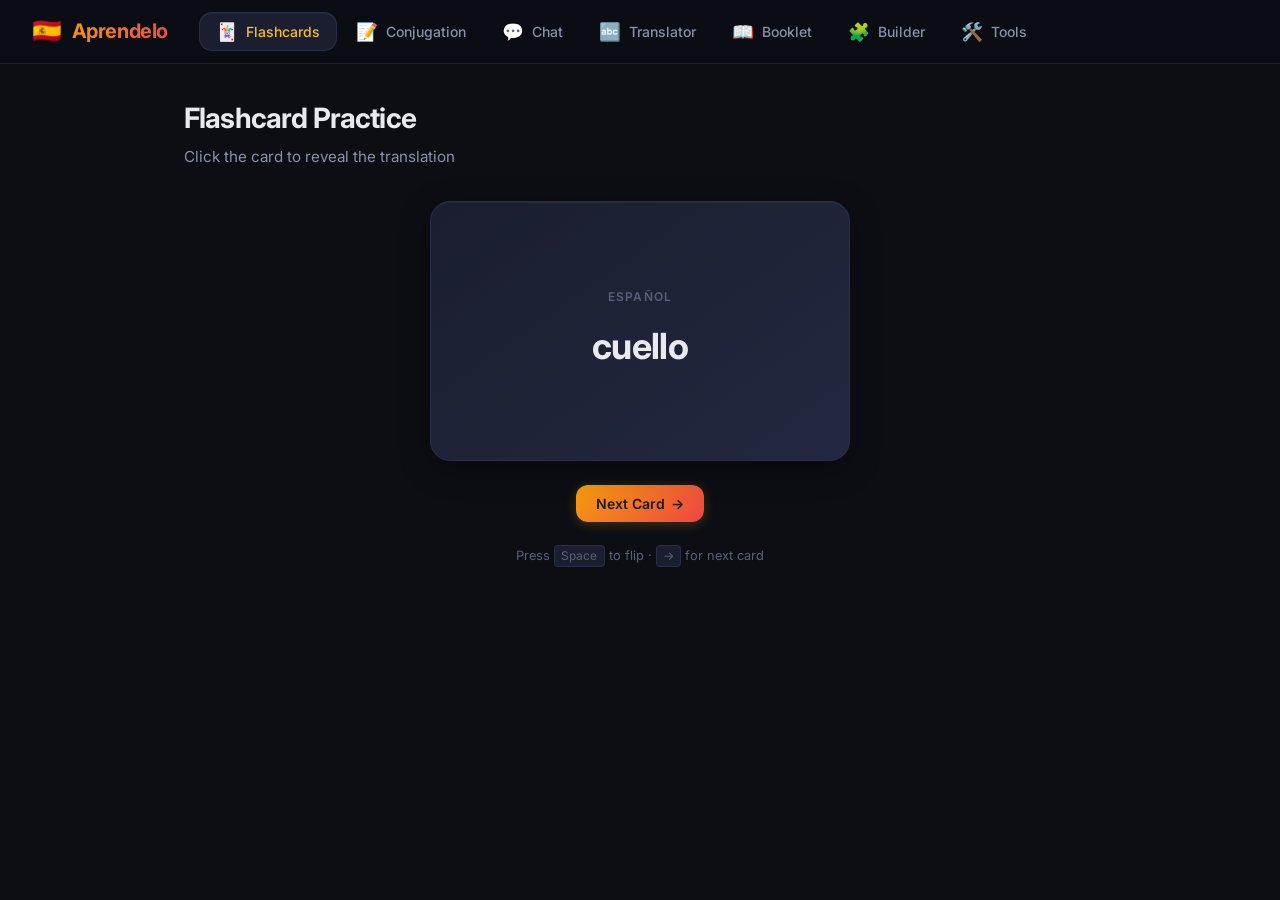
==== commit a43d6d4b: "not perfect, pretty good sentence builder" ====
--- a/index.html
+++ b/index.html
@@ -266,7 +266,7 @@
                     <div class="form-grid">
                         <div class="input-field">
                             <label for="sentence-topic">Topic or Verb</label>
-                            <input type="text" id="sentence-topic" placeholder="e.g. Ordering food, viajar, ser vs estar" required>
+                            <input type="text" id="sentence-topic" placeholder="e.g. Ordering food, viajar, ser vs estar">
                         </div>
                         <div class="input-field">
                             <label for="sentence-proficiency">Proficiency</label>
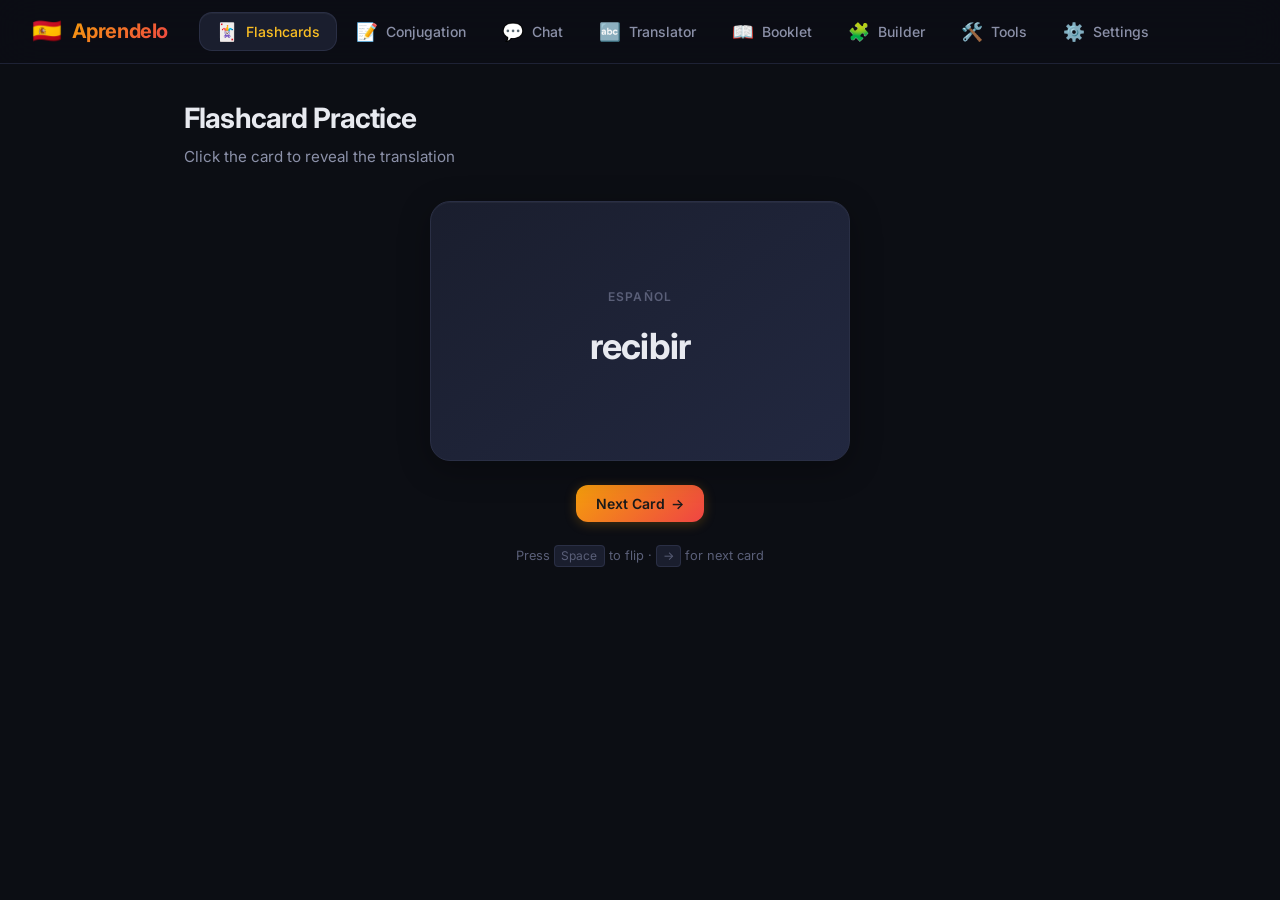
==== commit f0ee6606: "shifted settings to persist and updated index templates" ====
--- a/index.html
+++ b/index.html
@@ -51,6 +51,10 @@
                 <span class="tab-icon">🛠️</span>
                 <span class="tab-label">Tools</span>
             </button>
+            <button class="nav-tab" data-tab="settings" id="nav-settings">
+                <span class="tab-icon">⚙️</span>
+                <span class="tab-label">Settings</span>
+            </button>
         </div>
     </nav>
 
@@ -128,22 +132,6 @@
             </div>
             <!-- %LOCAL_ONLY_START% -->
             <div class="chat-container">
-                <div class="chat-toolbar">
-                    <label for="chat-model-select">Model:</label>
-                    <select id="chat-model-select">
-                        <option value="">Loading models…</option>
-                    </select>
-                    <label for="chat-proficiency-select">Level:</label>
-                    <select id="chat-proficiency-select">
-                        <option value="A1">A1 — Beginner</option>
-                        <option value="A2">A2 — Elementary</option>
-                        <option value="B1" selected>B1 — Intermediate</option>
-                        <option value="B2">B2 — Upper Intermediate</option>
-                        <option value="C1">C1 — Advanced</option>
-                        <option value="C2">C2 — Mastery</option>
-                    </select>
-                    <button class="btn btn-sm btn-ghost" id="btn-clear-chat" title="Clear conversation">Clear</button>
-                </div>
                 <div class="chat-messages" id="chat-messages">
                     <div class="chat-welcome">
                         <p>¡Hola! 👋 I'm your Spanish conversation partner.</p>
@@ -153,6 +141,7 @@
                 <form id="chat-form" class="chat-input-row">
                     <input type="text" id="chat-input" placeholder="Escribe algo en español…" autocomplete="off">
                     <button type="submit" class="btn btn-primary" id="btn-send-chat">Send</button>
+                    <button type="button" class="btn btn-sm btn-ghost" id="btn-clear-chat" title="Clear conversation">Clear</button>
                 </form>
             </div>
             <!-- %LOCAL_ONLY_END% -->
@@ -174,16 +163,7 @@
             <div class="booklet-container">
                 <form id="booklet-form" class="booklet-form">
                     <div class="form-grid">
-                        <div class="input-field">
-                            <label for="booklet-proficiency">Proficiency Level</label>
-                            <select id="booklet-proficiency">
-                                <option value="A1">A1 — Beginner</option>
-                                <option value="A2">A2 — Elementary</option>
-                                <option value="B1" selected>B1 — Intermediate</option>
-                                <option value="B2">B2 — Upper Intermediate</option>
-                                <option value="C1">C1 — Advanced</option>
-                            </select>
-                        </div>
+
                         <div class="input-field">
                             <label for="booklet-lang">Target Language</label>
                             <select id="booklet-lang">
@@ -192,12 +172,7 @@
                                 <option value="French">French</option>
                             </select>
                         </div>
-                        <div class="input-field">
-                            <label for="booklet-model">Ollama Model (for translation)</label>
-                            <select id="booklet-model">
-                                <option value="">Loading models…</option>
-                            </select>
-                        </div>
+
                         <div class="input-field">
                             <label for="booklet-binding">Binding Type</label>
                             <select id="booklet-binding">
@@ -263,30 +238,16 @@
             <!-- %LOCAL_ONLY_START% -->
             <div class="sentence-container">
                 <form id="sentence-form" class="booklet-form">
-                    <div class="form-grid">
+                    <div style="display: flex; flex-direction: column; gap: 1rem;">
                         <div class="input-field">
                             <label for="sentence-topic">Topic or Verb</label>
-                            <input type="text" id="sentence-topic" placeholder="e.g. Ordering food, viajar, ser vs estar">
-                        </div>
-                        <div class="input-field">
-                            <label for="sentence-proficiency">Proficiency</label>
-                            <select id="sentence-proficiency">
-                                <option value="A1">A1 — Beginner</option>
-                                <option value="A2">A2 — Elementary</option>
-                                <option value="B1" selected>B1 — Intermediate</option>
-                                <option value="B2">B2 — Upper Intermediate</option>
-                                <option value="C1">C1 — Advanced</option>
-                                <option value="C2">C2 — Mastery</option>
-                            </select>
-                        </div>
-                        <div class="input-field">
-                            <label for="sentence-model">Ollama Model</label>
-                            <select id="sentence-model">
-                                <option value="">Loading models…</option>
-                            </select>
-                        </div>
-                        <div class="input-field" style="display: flex; align-items: flex-end;">
-                            <button type="submit" class="btn btn-primary" id="btn-generate-sentence" style="width: 100%; margin-bottom: 4px;">
+                            <input type="text" id="sentence-topic"
+                                placeholder="e.g. Ordering food, viajar, ser vs estar">
+                        </div>
+
+                        <div class="input-field">
+                            <button type="submit" class="btn btn-primary" id="btn-generate-sentence"
+                                style="width: 100%;">
                                 <span class="btn-text">Generate Exercise</span>
                                 <span class="btn-spinner hidden" id="sentence-generate-spinner"></span>
                             </button>
@@ -296,23 +257,32 @@
 
                 <div id="sentence-workspace" class="hidden" style="margin-top: 2rem;">
                     <div class="prompt-card" style="margin-bottom: 1.5rem; text-align: center;">
-                        <h3 style="color: var(--text-secondary); font-size: 0.9rem; text-transform: uppercase; letter-spacing: 0.5px;">Translate to Spanish:</h3>
-                        <p id="sentence-english-prompt" class="english-prompt-text" style="font-size: 1.5rem; font-weight: 600; color: var(--text-primary); margin-top: 0.5rem;"></p>
-                    </div>
-
-                    <div class="construction-area" style="min-height: 80px; padding: 1rem; border: 2px dashed var(--border); border-radius: var(--radius-lg); background: rgba(255,255,255,0.02); margin-bottom: 1.5rem; display: flex; flex-wrap: wrap; gap: 0.5rem; align-content: flex-start;">
-                        <div id="sentence-construction-zone" class="drop-zone" style="display: flex; flex-wrap: wrap; gap: 0.5rem; width: 100%; min-height: 48px;">
+                        <h3
+                            style="color: var(--text-secondary); font-size: 0.9rem; text-transform: uppercase; letter-spacing: 0.5px;">
+                            Translate to Spanish:</h3>
+                        <p id="sentence-english-prompt" class="english-prompt-text"
+                            style="font-size: 1.5rem; font-weight: 600; color: var(--text-primary); margin-top: 0.5rem;">
+                        </p>
+                    </div>
+
+                    <div class="construction-area"
+                        style="min-height: 80px; padding: 1rem; border: 2px dashed var(--border); border-radius: var(--radius-lg); background: rgba(255,255,255,0.02); margin-bottom: 1.5rem; display: flex; flex-wrap: wrap; gap: 0.5rem; align-content: flex-start;">
+                        <div id="sentence-construction-zone" class="drop-zone"
+                            style="display: flex; flex-wrap: wrap; gap: 0.5rem; width: 100%; min-height: 48px;">
                             <!-- Clicked words go here -->
                         </div>
                     </div>
 
-                    <div class="word-bank-area" style="padding: 1.5rem; border-radius: var(--radius-lg); background: var(--bg-surface); border: 1px solid var(--border); margin-bottom: 2rem;">
-                        <div id="sentence-word-bank" class="word-bank" style="display: flex; flex-wrap: wrap; gap: 0.75rem; justify-content: center; min-height: 48px;">
+                    <div class="word-bank-area"
+                        style="padding: 1.5rem; border-radius: var(--radius-lg); background: var(--bg-surface); border: 1px solid var(--border); margin-bottom: 2rem;">
+                        <div id="sentence-word-bank" class="word-bank"
+                            style="display: flex; flex-wrap: wrap; gap: 0.75rem; justify-content: center; min-height: 48px;">
                             <!-- Jumbled words go here -->
                         </div>
                     </div>
 
-                    <div class="action-row" style="display: flex; gap: 1rem; justify-content: center; margin-bottom: 2rem;">
+                    <div class="action-row"
+                        style="display: flex; gap: 1rem; justify-content: center; margin-bottom: 2rem;">
                         <button class="btn btn-primary btn-lg" id="btn-check-sentence">
                             <span class="btn-text">Check Answer</span>
                             <span class="btn-spinner hidden" id="sentence-check-spinner"></span>
@@ -320,12 +290,15 @@
                         <button class="btn btn-ghost" id="btn-reset-sentence">Reset Words</button>
                     </div>
 
-                    <div id="sentence-feedback" class="feedback-card hidden" style="padding: 1.5rem; border-radius: var(--radius-lg); background: var(--bg-surface); border: 1px solid var(--border);">
+                    <div id="sentence-feedback" class="feedback-card hidden"
+                        style="padding: 1.5rem; border-radius: var(--radius-lg); background: var(--bg-surface); border: 1px solid var(--border);">
                         <!-- LLM Feedback goes here -->
                         <div id="sentence-feedback-icon" style="font-size: 2rem; margin-bottom: 0.5rem;"></div>
                         <p id="sentence-feedback-text" style="line-height: 1.5; color: var(--text-primary);"></p>
-                        <div id="sentence-correction-area" class="hidden" style="margin-top: 1rem; padding-top: 1rem; border-top: 1px solid var(--border);">
-                            <h4 style="color: var(--text-secondary); font-size: 0.85rem; margin-bottom: 0.25rem;">Ideal Correction:</h4>
+                        <div id="sentence-correction-area" class="hidden"
+                            style="margin-top: 1rem; padding-top: 1rem; border-top: 1px solid var(--border);">
+                            <h4 style="color: var(--text-secondary); font-size: 0.85rem; margin-bottom: 0.25rem;">Ideal
+                                Correction:</h4>
                             <p id="sentence-correction-text" style="font-weight: 500; color: var(--primary);"></p>
                         </div>
                     </div>
@@ -403,9 +376,55 @@
                                 <option value="German">German</option>
                             </select>
                         </div>
-                        <div class="input-field">
-                            <label for="translate-proficiency">Target Proficiency</label>
-                            <select id="translate-proficiency">
+                    </div>
+                    <div class="form-grid" style="align-items: stretch;">
+                        <div class="input-field" style="height: 100%;">
+                            <label for="translate-input">Text to Translate</label>
+                            <textarea id="translate-input" placeholder="Enter text here..."
+                                style="flex: 1; min-height: 250px; resize: vertical; padding: 1rem; background: var(--bg-surface); border: 1px solid var(--border); border-radius: var(--radius-md); color: var(--text-primary); font-family: inherit; font-size: 0.925rem; outline: none;"></textarea>
+                        </div>
+                        <div class="input-field" style="height: 100%;">
+                            <label for="translate-output">Translation</label>
+                            <div id="translate-output"
+                                style="flex: 1; min-height: 250px; overflow-y: auto; padding: 1rem; background: var(--bg-surface); border: 1px solid var(--border); border-radius: var(--radius-md); font-family: inherit; font-size: 0.925rem; white-space: pre-wrap; line-height: 1.6;">
+                            </div>
+                        </div>
+                    </div>
+
+                    <div class="input-group-row">
+                        <button type="submit" class="btn btn-primary btn-lg" id="btn-translate">
+                            <span class="btn-text">Translate</span>
+                            <span class="btn-spinner hidden" id="translate-spinner"></span>
+                        </button>
+                        <button type="button" class="btn btn-ghost btn-lg" id="btn-translate-clear">Clear</button>
+                    </div>
+                </form>
+                <div id="translate-error" class="error-message hidden"></div>
+            </div>
+            <!-- %LOCAL_ONLY_END% -->
+        </section>
+
+        <!-- ══════════ Settings ══════════ -->
+        <section id="section-settings" class="tab-section">
+            <div class="card">
+                <div class="card-header">
+                    <h2 class="card-title">Global Settings</h2>
+                    <p style="color: var(--text-secondary); font-size: 0.95rem; margin-top: 0.25rem;">Configure your
+                        preferences for advanced local features.</p>
+                </div>
+                <div class="card-body">
+                    <div class="form-grid">
+                        <div class="input-field">
+                            <label for="global-model-select">Ollama Model</label>
+                            <select id="global-model-select">
+                                <option value="">Loading models…</option>
+                            </select>
+                            <small style="color: var(--text-muted); margin-top: 0.25rem; display: block;">Used for Chat,
+                                Booklet Builder, Translator, and Sentence Builder.</small>
+                        </div>
+                        <div class="input-field">
+                            <label for="global-proficiency-select">Default Target Proficiency</label>
+                            <select id="global-proficiency-select">
                                 <option value="A1">A1 — Beginner</option>
                                 <option value="A2">A2 — Elementary</option>
                                 <option value="B1" selected>B1 — Intermediate</option>
@@ -414,39 +433,9 @@
                                 <option value="C2">C2 — Mastery</option>
                             </select>
                         </div>
-                        <div class="input-field">
-                            <label for="translate-model">Ollama Model</label>
-                            <select id="translate-model">
-                                <option value="">Loading models…</option>
-                            </select>
-                        </div>
-                    </div>
-
-                    <div class="form-grid" style="align-items: stretch;">
-                        <div class="input-field" style="height: 100%;">
-                            <label for="translate-input">Text to Translate</label>
-                            <textarea id="translate-input" placeholder="Enter text here..."
-                                style="flex: 1; min-height: 250px; resize: vertical; padding: 1rem; background: var(--bg-surface); border: 1px solid var(--border); border-radius: var(--radius-md); color: var(--text-primary); font-family: inherit; font-size: 0.925rem; outline: none;"></textarea>
-                        </div>
-                        <div class="input-field" style="height: 100%;">
-                            <label for="translate-output">Translation</label>
-                            <div id="translate-output"
-                                style="flex: 1; min-height: 250px; overflow-y: auto; padding: 1rem; background: var(--bg-surface); border: 1px solid var(--border); border-radius: var(--radius-md); font-family: inherit; font-size: 0.925rem; white-space: pre-wrap; line-height: 1.6;">
-                            </div>
-                        </div>
-                    </div>
-
-                    <div class="input-group-row">
-                        <button type="submit" class="btn btn-primary btn-lg" id="btn-translate">
-                            <span class="btn-text">Translate</span>
-                            <span class="btn-spinner hidden" id="translate-spinner"></span>
-                        </button>
-                        <button type="button" class="btn btn-ghost btn-lg" id="btn-translate-clear">Clear</button>
-                    </div>
-                </form>
-                <div id="translate-error" class="error-message hidden"></div>
-            </div>
-            <!-- %LOCAL_ONLY_END% -->
+                    </div>
+                </div>
+            </div>
         </section>
 
     </main>
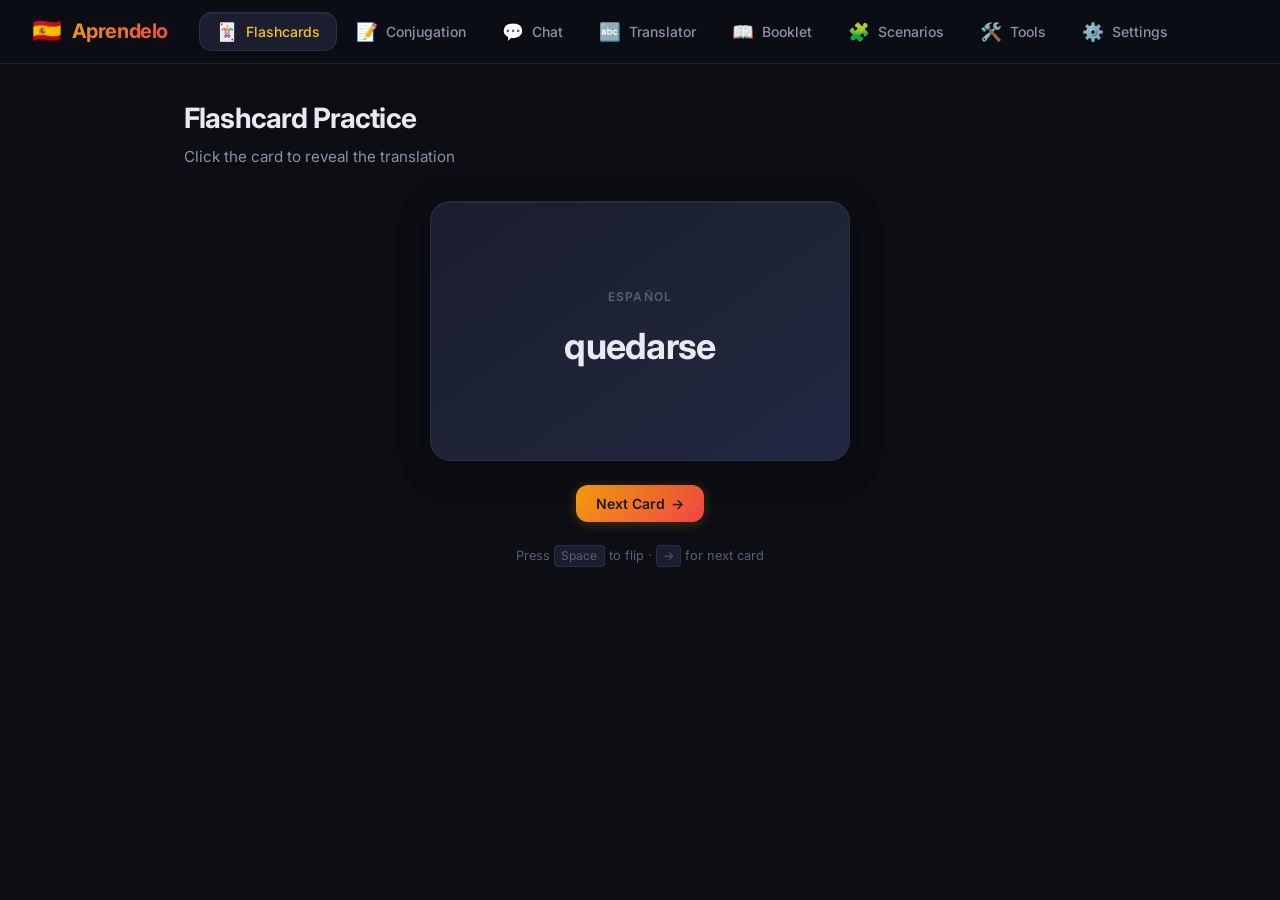
==== commit ecaac561: "updated sentence builder" ====
--- a/index.html
+++ b/index.html
@@ -45,7 +45,7 @@
             </button>
             <button class="nav-tab" data-tab="sentence" id="nav-sentence">
                 <span class="tab-icon">🧩</span>
-                <span class="tab-label">Builder</span>
+                <span class="tab-label">Scenarios</span>
             </button>
             <button class="nav-tab" data-tab="tools" id="nav-tools">
                 <span class="tab-icon">🛠️</span>
@@ -141,7 +141,8 @@
                 <form id="chat-form" class="chat-input-row">
                     <input type="text" id="chat-input" placeholder="Escribe algo en español…" autocomplete="off">
                     <button type="submit" class="btn btn-primary" id="btn-send-chat">Send</button>
-                    <button type="button" class="btn btn-sm btn-ghost" id="btn-clear-chat" title="Clear conversation">Clear</button>
+                    <button type="button" class="btn btn-sm btn-ghost" id="btn-clear-chat"
+                        title="Clear conversation">Clear</button>
                 </form>
             </div>
             <!-- %LOCAL_ONLY_END% -->
@@ -265,29 +266,50 @@
                         </p>
                     </div>
 
-                    <div class="construction-area"
-                        style="min-height: 80px; padding: 1rem; border: 2px dashed var(--border); border-radius: var(--radius-lg); background: rgba(255,255,255,0.02); margin-bottom: 1.5rem; display: flex; flex-wrap: wrap; gap: 0.5rem; align-content: flex-start;">
-                        <div id="sentence-construction-zone" class="drop-zone"
-                            style="display: flex; flex-wrap: wrap; gap: 0.5rem; width: 100%; min-height: 48px;">
-                            <!-- Clicked words go here -->
-                        </div>
-                    </div>
-
-                    <div class="word-bank-area"
-                        style="padding: 1.5rem; border-radius: var(--radius-lg); background: var(--bg-surface); border: 1px solid var(--border); margin-bottom: 2rem;">
-                        <div id="sentence-word-bank" class="word-bank"
-                            style="display: flex; flex-wrap: wrap; gap: 0.75rem; justify-content: center; min-height: 48px;">
-                            <!-- Jumbled words go here -->
-                        </div>
+                    <!-- Tile Mode: construction zone + word bank -->
+                    <div id="sentence-tile-mode">
+                        <div class="construction-area"
+                            style="min-height: 80px; padding: 1rem; border: 2px dashed var(--border); border-radius: var(--radius-lg); background: rgba(255,255,255,0.02); margin-bottom: 1.5rem; display: flex; flex-wrap: wrap; gap: 0.5rem; align-content: flex-start;">
+                            <div id="sentence-construction-zone" class="drop-zone"
+                                style="display: flex; flex-wrap: wrap; gap: 0.5rem; width: 100%; min-height: 48px;">
+                                <!-- Clicked words go here -->
+                            </div>
+                        </div>
+
+                        <div class="word-bank-area"
+                            style="padding: 1.5rem; border-radius: var(--radius-lg); background: var(--bg-surface); border: 1px solid var(--border); margin-bottom: 2rem;">
+                            <div id="sentence-word-bank" class="word-bank"
+                                style="display: flex; flex-wrap: wrap; gap: 0.75rem; justify-content: center; min-height: 48px;">
+                                <!-- Jumbled words go here -->
+                            </div>
+                        </div>
+                    </div>
+
+                    <!-- Advanced Mode: free-form text field (hidden by default) -->
+                    <div id="sentence-advanced-mode" class="hidden" style="margin-bottom: 2rem;">
+                        <textarea id="sentence-advanced-input"
+                            placeholder="Type your Spanish sentence here…"
+                            style="width: 100%; min-height: 100px; padding: 1rem; background: var(--bg-surface); border: 2px solid var(--border); border-radius: var(--radius-lg); color: var(--text-primary); font-family: inherit; font-size: 1.1rem; resize: vertical; outline: none; transition: border-color 0.2s;"
+                            onfocus="this.style.borderColor='var(--primary)'" onblur="this.style.borderColor='var(--border)'"></textarea>
                     </div>
 
                     <div class="action-row"
-                        style="display: flex; gap: 1rem; justify-content: center; margin-bottom: 2rem;">
+                        style="display: flex; gap: 1rem; justify-content: center; flex-wrap: wrap; margin-bottom: 2rem;">
                         <button class="btn btn-primary btn-lg" id="btn-check-sentence">
                             <span class="btn-text">Check Answer</span>
                             <span class="btn-spinner hidden" id="sentence-check-spinner"></span>
                         </button>
                         <button class="btn btn-ghost" id="btn-reset-sentence">Reset Words</button>
+                        <button class="btn btn-ghost" id="btn-toggle-mode">Advanced</button>
+                        <button class="btn btn-ghost" id="btn-show-answer">Answer</button>
+                    </div>
+
+                    <!-- Answer reveal area (hidden until clicked) -->
+                    <div id="sentence-answer-reveal" class="hidden"
+                        style="margin-bottom: 2rem; padding: 1.25rem; border-radius: var(--radius-lg); background: var(--bg-surface); border: 1px solid var(--border); text-align: center;">
+                        <h4 style="color: var(--text-secondary); font-size: 0.85rem; text-transform: uppercase; letter-spacing: 0.5px; margin-bottom: 0.5rem;">
+                            Correct Answer</h4>
+                        <p id="sentence-answer-text" style="font-size: 1.25rem; font-weight: 600; color: var(--primary);"></p>
                     </div>
 
                     <div id="sentence-feedback" class="feedback-card hidden"
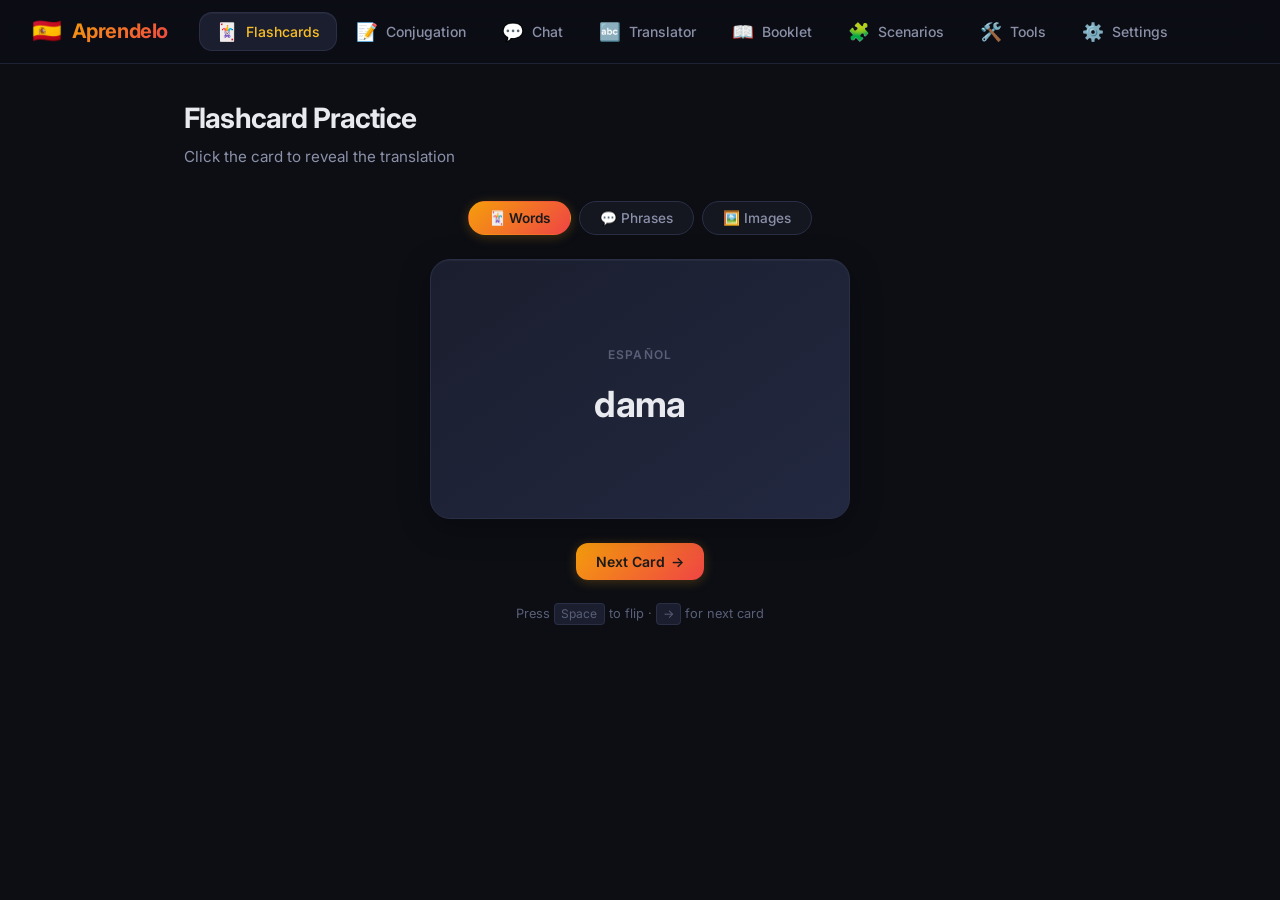
==== commit 9247c220: "flash mini-games" ====
--- a/index.html
+++ b/index.html
@@ -66,15 +66,20 @@
                 <h1>Flashcard Practice</h1>
                 <p class="section-subtitle">Click the card to reveal the translation</p>
             </div>
+            <div class="flashcard-subtabs" id="flashcard-subtabs">
+                <button class="subtab active" data-game="0" id="subtab-words">🃏 Words</button>
+                <button class="subtab" data-game="1" id="subtab-phrases">💬 Phrases</button>
+                <button class="subtab" data-game="2" id="subtab-images">🖼️ Images</button>
+            </div>
             <div class="flashcard-container">
                 <div class="flashcard" id="flashcard" tabindex="0">
                     <div class="flashcard-inner" id="flashcard-inner">
                         <div class="flashcard-front">
-                            <span class="card-lang-label">Español</span>
+                            <span class="card-lang-label" id="card-front-label">Español</span>
                             <span class="card-word" id="card-front-word">hola</span>
                         </div>
                         <div class="flashcard-back">
-                            <span class="card-lang-label">English</span>
+                            <span class="card-lang-label" id="card-back-label">English</span>
                             <span class="card-word" id="card-back-word">hello</span>
                         </div>
                     </div>
--- a/static/style.css
+++ b/static/style.css
@@ -371,6 +371,39 @@
 
 
 /* ── Flashcard ────────────────────────────────────────────────── */
+
+.flashcard-subtabs {
+    display: flex;
+    gap: 0.5rem;
+    justify-content: center;
+    margin-bottom: 1.5rem;
+}
+
+.subtab {
+    padding: 0.5rem 1.25rem;
+    border: 1px solid var(--border);
+    background: var(--bg-surface);
+    color: var(--text-secondary);
+    font-family: inherit;
+    font-size: 0.85rem;
+    font-weight: 500;
+    border-radius: var(--radius-full);
+    cursor: pointer;
+    transition: all var(--duration) var(--ease);
+}
+
+.subtab:hover {
+    background: var(--bg-hover);
+    color: var(--text-primary);
+}
+
+.subtab.active {
+    background: var(--accent-gradient);
+    color: #1a1a1a;
+    border-color: transparent;
+    font-weight: 600;
+    box-shadow: 0 2px 12px rgba(245, 158, 11, 0.25);
+}
 
 .flashcard-container {
     display: flex;
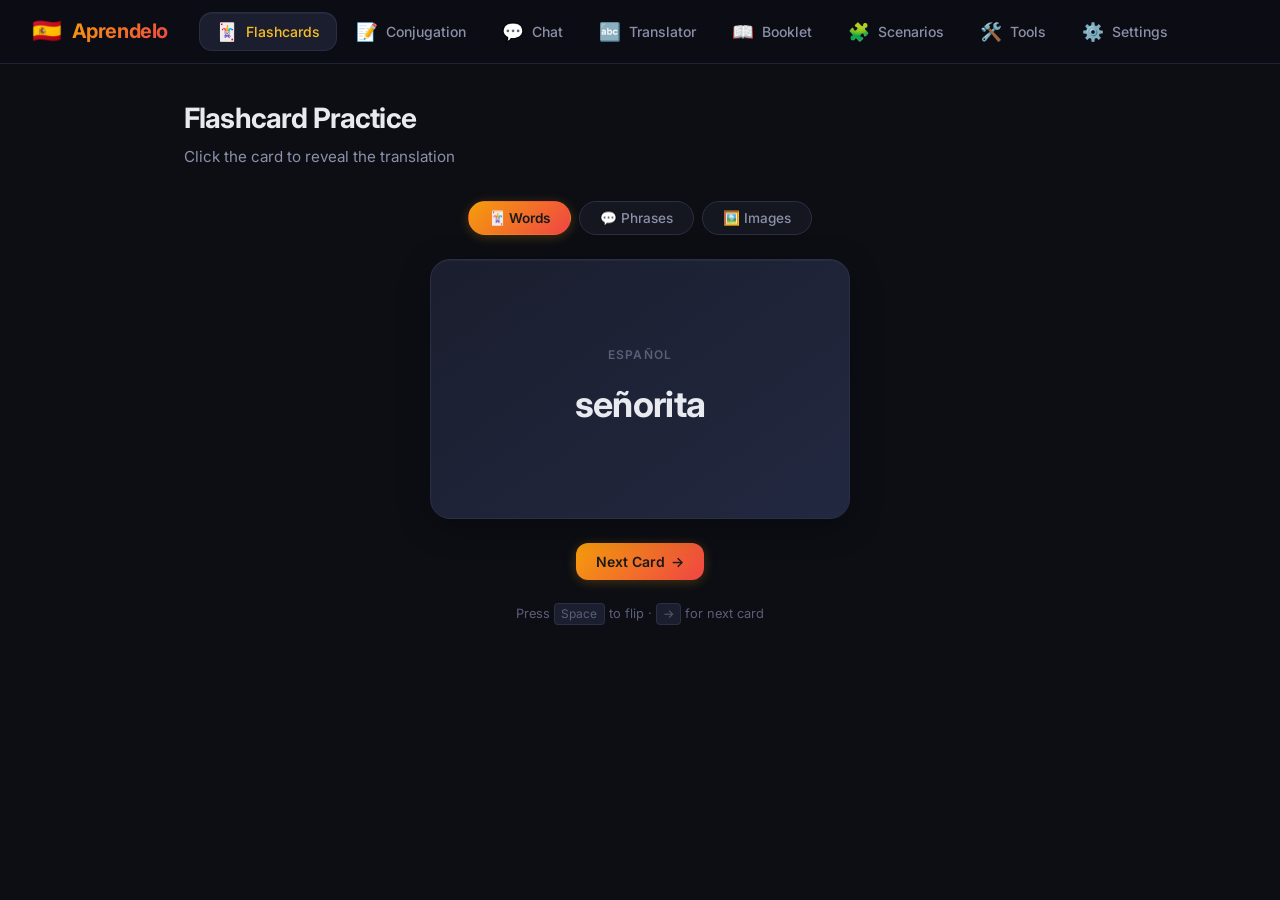
==== commit 102fbc23: "checkpoint, reimpl 2.6" ====
--- a/index.html
+++ b/index.html
@@ -235,13 +235,6 @@
                 <h1>Sentence Builder</h1>
                 <p class="section-subtitle">Practice grammar and vocabulary by building sentences</p>
             </div>
-            <div class="local-disabled-message"
-                style="text-align: center; padding: 3rem 1rem; background: var(--bg-surface); border: 1px dashed var(--border); border-radius: var(--radius-lg); margin-top: 1rem;">
-                <h2 style="color: var(--text-muted); margin-bottom: 0.5rem;">Disabled in static site</h2>
-                <p style="color: var(--text-secondary); font-size: 0.95rem;">This advanced feature requires the local
-                    Python server to be running.</p>
-            </div>
-            <!-- %LOCAL_ONLY_START% -->
             <div class="sentence-container">
                 <form id="sentence-form" class="booklet-form">
                     <div style="display: flex; flex-direction: column; gap: 1rem;">
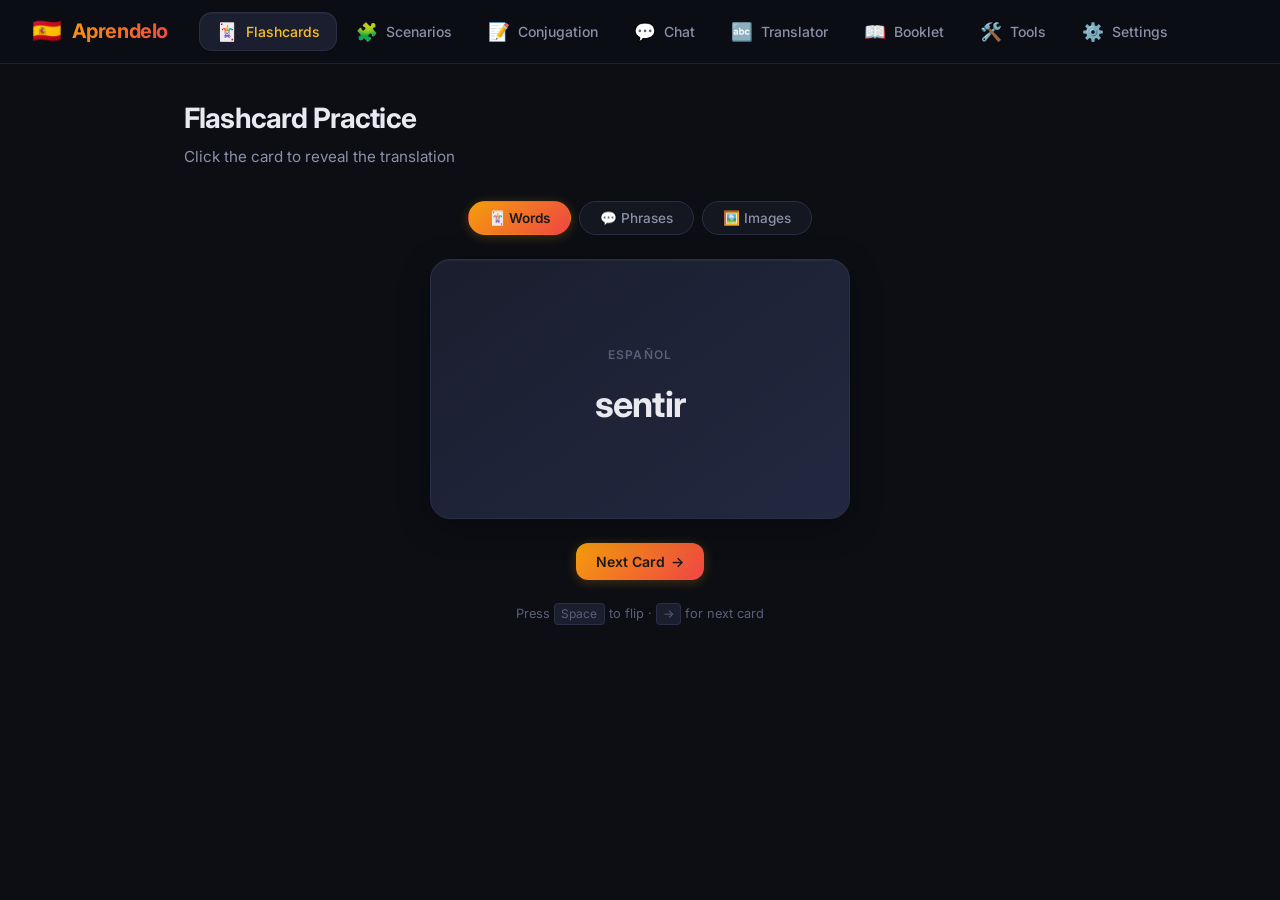
==== commit 5aa420e9: "move menu items" ====
--- a/index.html
+++ b/index.html
@@ -27,6 +27,10 @@
                 <span class="tab-icon">🃏</span>
                 <span class="tab-label">Flashcards</span>
             </button>
+            <button class="nav-tab" data-tab="sentence" id="nav-sentence">
+                <span class="tab-icon">🧩</span>
+                <span class="tab-label">Scenarios</span>
+            </button>
             <button class="nav-tab" data-tab="conjugation" id="nav-conjugation">
                 <span class="tab-icon">📝</span>
                 <span class="tab-label">Conjugation</span>
@@ -43,10 +47,7 @@
                 <span class="tab-icon">📖</span>
                 <span class="tab-label">Booklet</span>
             </button>
-            <button class="nav-tab" data-tab="sentence" id="nav-sentence">
-                <span class="tab-icon">🧩</span>
-                <span class="tab-label">Scenarios</span>
-            </button>
+
             <button class="nav-tab" data-tab="tools" id="nav-tools">
                 <span class="tab-icon">🛠️</span>
                 <span class="tab-label">Tools</span>
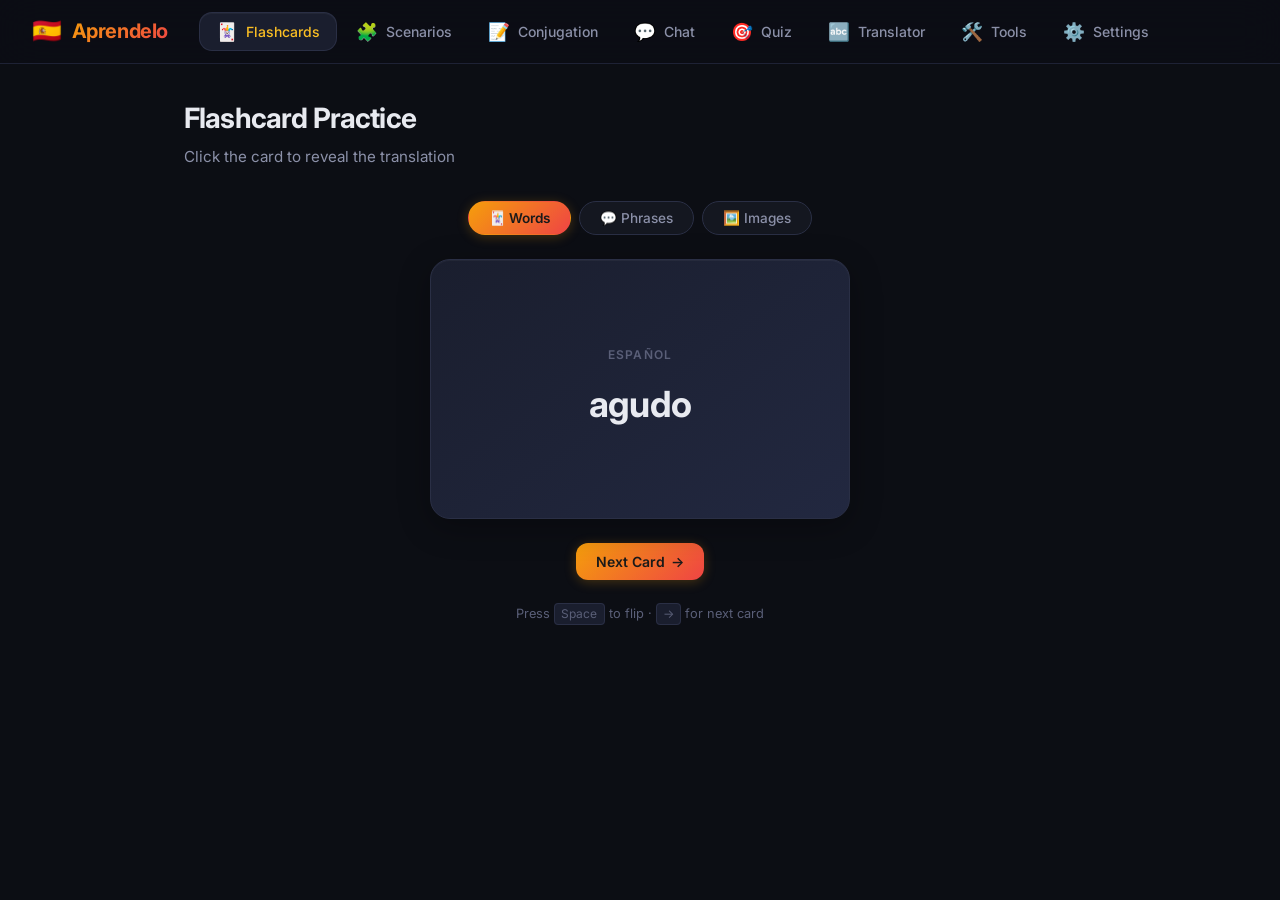
==== commit 212dd4d0: "checkpoint, added quiz and cleaned up unused features like book builder" ====
--- a/index.html
+++ b/index.html
@@ -5,7 +5,7 @@
     <meta charset="UTF-8">
     <meta name="viewport" content="width=device-width, initial-scale=1.0">
     <meta name="description"
-        content="Aprendelo — Interactive Spanish learning with flashcards, verb conjugation, AI conversation practice, and bilingual booklet builder.">
+        content="Aprendelo — Interactive Spanish learning with flashcards, verb conjugation, and AI conversation practice.">
     <title>Aprendelo — Learn Spanish</title>
     <link rel="preconnect" href="https://fonts.googleapis.com">
     <link rel="preconnect" href="https://fonts.gstatic.com" crossorigin>
@@ -39,13 +39,13 @@
                 <span class="tab-icon">💬</span>
                 <span class="tab-label">Chat</span>
             </button>
+            <button class="nav-tab" data-tab="quiz" id="nav-quiz">
+                <span class="tab-icon">🎯</span>
+                <span class="tab-label">Quiz</span>
+            </button>
             <button class="nav-tab" data-tab="translate" id="nav-translate">
                 <span class="tab-icon">🔤</span>
                 <span class="tab-label">Translator</span>
-            </button>
-            <button class="nav-tab" data-tab="booklet" id="nav-booklet">
-                <span class="tab-icon">📖</span>
-                <span class="tab-label">Booklet</span>
             </button>
 
             <button class="nav-tab" data-tab="tools" id="nav-tools">
@@ -154,82 +154,6 @@
             <!-- %LOCAL_ONLY_END% -->
         </section>
 
-        <!-- ══════════ Booklet Builder ══════════ -->
-        <section id="section-booklet" class="tab-section">
-            <div class="section-header">
-                <h1>Bilingual Booklet Builder</h1>
-                <p class="section-subtitle">Create a parallel bilingual reader (target language left, English right)</p>
-            </div>
-            <div class="local-disabled-message"
-                style="text-align: center; padding: 3rem 1rem; background: var(--bg-surface); border: 1px dashed var(--border); border-radius: var(--radius-lg); margin-top: 1rem;">
-                <h2 style="color: var(--text-muted); margin-bottom: 0.5rem;">Disabled in static site</h2>
-                <p style="color: var(--text-secondary); font-size: 0.95rem;">This advanced feature requires the local
-                    Python server to be running.</p>
-            </div>
-            <!-- %LOCAL_ONLY_START% -->
-            <div class="booklet-container">
-                <form id="booklet-form" class="booklet-form">
-                    <div class="form-grid">
-
-                        <div class="input-field">
-                            <label for="booklet-lang">Target Language</label>
-                            <select id="booklet-lang">
-                                <option value="Spanish" selected>Spanish</option>
-                                <option value="German">German</option>
-                                <option value="French">French</option>
-                            </select>
-                        </div>
-
-                        <div class="input-field">
-                            <label for="booklet-binding">Binding Type</label>
-                            <select id="booklet-binding">
-                                <option value="side_by_side">Side-by-Side (PDF)</option>
-                                <option value="saddle">Saddle Stapled (Booklet)</option>
-                            </select>
-                        </div>
-                    </div>
-
-                    <div class="file-uploads">
-                        <div class="file-upload-field">
-                            <label for="booklet-english-file">English Text File <span class="required">*</span></label>
-                            <div class="file-drop" id="drop-english">
-                                <input type="file" id="booklet-english-file" accept=".txt" required>
-                                <span class="file-drop-label">📄 Drop .txt file or click to browse</span>
-                                <span class="file-drop-name" id="english-file-name"></span>
-                            </div>
-                        </div>
-                        <div class="file-upload-field">
-                            <label for="booklet-target-file">Target Language Text File <span
-                                    class="optional">(optional)</span></label>
-                            <div class="file-drop" id="drop-target">
-                                <input type="file" id="booklet-target-file" accept=".txt">
-                                <span class="file-drop-label">📄 Drop .txt file or click to browse</span>
-                                <span class="file-drop-name" id="target-file-name"></span>
-                            </div>
-                            <p class="field-help">If provided, no LLM translation is needed.</p>
-                        </div>
-                    </div>
-
-                    <div class="checkbox-field">
-                        <label class="checkbox-label" for="booklet-skip-restructure">
-                            <input type="checkbox" id="booklet-skip-restructure">
-                            <span>Skip text restructuring</span>
-                        </label>
-                        <p class="field-help">Check this if your English text is already formatted with one sentence per
-                            paragraph, or if your LLM struggles with the restructure step.</p>
-                    </div>
-
-                    <button type="submit" class="btn btn-primary btn-lg" id="btn-build-booklet">
-                        <span class="btn-text">Build Booklet</span>
-                        <span class="btn-spinner hidden" id="booklet-spinner"></span>
-                    </button>
-                </form>
-                <div id="booklet-status" class="status-message hidden"></div>
-                <div id="booklet-error" class="error-message hidden"></div>
-            </div>
-            <!-- %LOCAL_ONLY_END% -->
-        </section>
-
         <!-- ══════════ Sentence Builder ══════════ -->
         <section id="section-sentence" class="tab-section">
             <div class="section-header">
@@ -237,7 +161,7 @@
                 <p class="section-subtitle">Practice grammar and vocabulary by building sentences</p>
             </div>
             <div class="sentence-container">
-                <form id="sentence-form" class="booklet-form">
+                <form id="sentence-form" class="tool-form">
                     <div style="display: flex; flex-direction: column; gap: 1rem;">
                         <div class="input-field">
                             <label for="sentence-topic">Topic or Verb</label>
@@ -330,6 +254,139 @@
             <!-- %LOCAL_ONLY_END% -->
         </section>
 
+        <!-- ══════════ Adaptive Quiz ══════════ -->
+        <section id="section-quiz" class="tab-section">
+            <div class="section-header">
+                <h1>Adaptive Quiz</h1>
+                <p class="section-subtitle">Dynamic 10-question quizzes that adjust difficulty to challenge and reinforce your Spanish</p>
+            </div>
+            <div class="local-disabled-message"
+                style="text-align: center; padding: 3rem 1rem; background: var(--bg-surface); border: 1px dashed var(--border); border-radius: var(--radius-lg); margin-top: 1rem;">
+                <h2 style="color: var(--text-muted); margin-bottom: 0.5rem;">Disabled in static site</h2>
+                <p style="color: var(--text-secondary); font-size: 0.95rem;">This advanced feature requires the local
+                    Python server to be running.</p>
+            </div>
+            <!-- %LOCAL_ONLY_START% -->
+            <div class="quiz-container">
+                <!-- Real-time Level Alert Banner -->
+                <div id="quiz-level-banner" class="quiz-level-banner">
+                    <div class="quiz-banner-icon">🎯</div>
+                    <div class="quiz-banner-text">
+                        <span class="quiz-banner-level" id="quiz-banner-level">Targeting Level B1</span>
+                        <span class="quiz-banner-sub" id="quiz-banner-sub">Questions calibrated to keep you in your growth zone.</span>
+                    </div>
+                </div>
+
+                <!-- Setup Card -->
+                <div id="quiz-setup-view" class="quiz-card">
+                    <form id="quiz-setup-form" class="tool-form">
+                        <div class="form-grid">
+                            <div class="input-field">
+                                <label for="quiz-topic">Quiz Topic (optional)</label>
+                                <input type="text" id="quiz-topic" placeholder="e.g. Subjunctive, Travel, Preterite vs Imperfect">
+                                <small style="color: var(--text-muted); margin-top: 0.25rem;">Leave empty for general Spanish grammar & vocabulary.</small>
+                            </div>
+                            <div class="input-field">
+                                <label for="quiz-level-select">Starting Target Level</label>
+                                <select id="quiz-level-select">
+                                    <option value="A1">A1 — Beginner</option>
+                                    <option value="A2">A2 — Elementary</option>
+                                    <option value="B1" selected>B1 — Intermediate</option>
+                                    <option value="B2">B2 — Upper Intermediate</option>
+                                    <option value="C1">C1 — Advanced</option>
+                                    <option value="C2">C2 — Mastery</option>
+                                </select>
+                                <small style="color: var(--text-muted); margin-top: 0.25rem;">Difficulty will adapt up or down after each 10-question section.</small>
+                            </div>
+                        </div>
+                        <button type="submit" class="btn btn-primary btn-lg" id="btn-start-quiz">
+                            <span class="btn-text">Start 10-Question Section</span>
+                            <span class="btn-spinner hidden" id="quiz-start-spinner"></span>
+                        </button>
+                    </form>
+                    <div id="quiz-setup-error" class="error-message hidden" style="margin-top: 1rem;"></div>
+                </div>
+
+                <!-- Active Quiz View -->
+                <div id="quiz-active-view" class="quiz-card hidden">
+                    <!-- Progress Header -->
+                    <div class="quiz-progress-bar-container">
+                        <div class="quiz-progress-info">
+                            <span class="quiz-section-counter" id="quiz-section-counter">Section 1</span>
+                            <span class="quiz-question-counter" id="quiz-question-counter">Question 1 of 10</span>
+                        </div>
+                        <div class="quiz-progress-track">
+                            <div class="quiz-progress-fill" id="quiz-progress-fill" style="width: 10%;"></div>
+                        </div>
+                    </div>
+
+                    <!-- Question quick navigator dots -->
+                    <div class="quiz-nav-dots" id="quiz-nav-dots"></div>
+
+                    <!-- Question Card Box -->
+                    <div class="quiz-question-box">
+                        <div class="quiz-question-type-badge" id="quiz-question-type-badge">Multiple Choice</div>
+                        <div class="quiz-question-prompt" id="quiz-question-prompt"></div>
+                        <div class="quiz-question-hint hidden" id="quiz-question-hint"></div>
+
+                        <!-- Dynamic Answer Input Area -->
+                        <div class="quiz-answer-area" id="quiz-answer-area"></div>
+                    </div>
+
+                    <!-- Navigation Action Buttons -->
+                    <div class="quiz-actions-row">
+                        <button type="button" class="btn btn-ghost" id="btn-quiz-prev">← Previous</button>
+                        <button type="button" class="btn btn-secondary" id="btn-quiz-next">Next →</button>
+                        <button type="button" class="btn btn-primary" id="btn-quiz-submit">
+                            <span class="btn-text">Submit Section for Grading 🚀</span>
+                            <span class="btn-spinner hidden" id="quiz-submit-spinner"></span>
+                        </button>
+                    </div>
+
+                    <div id="quiz-active-error" class="error-message hidden" style="margin-top: 1rem;"></div>
+                </div>
+
+                <!-- Section Results View -->
+                <div id="quiz-results-view" class="quiz-card hidden">
+                    <div class="quiz-score-header">
+                        <div class="quiz-score-circle" id="quiz-score-circle">
+                            <span class="quiz-score-num" id="quiz-score-num">0/10</span>
+                            <span class="quiz-score-pct" id="quiz-score-pct">0%</span>
+                        </div>
+                        <div class="quiz-score-details">
+                            <h2 id="quiz-results-title">Section Results</h2>
+                            <p id="quiz-results-summary" class="quiz-results-summary"></p>
+                        </div>
+                    </div>
+
+                    <!-- Level Transition Notification Banner -->
+                    <div id="quiz-transition-alert" class="quiz-level-banner" style="margin: 1.5rem 0;">
+                        <div class="quiz-banner-icon" id="quiz-transition-icon">🎯</div>
+                        <div class="quiz-banner-text">
+                            <span class="quiz-banner-level" id="quiz-transition-level">Targeting Level B1</span>
+                            <span class="quiz-banner-sub" id="quiz-transition-sub"></span>
+                        </div>
+                    </div>
+
+                    <!-- Question Breakdown List -->
+                    <div class="quiz-breakdown-container">
+                        <h3 style="margin-bottom: 1rem; color: var(--text-primary); font-size: 1.15rem;">Section Review & Reinforcement</h3>
+                        <div id="quiz-breakdown-list" class="quiz-breakdown-list"></div>
+                    </div>
+
+                    <!-- Action buttons -->
+                    <div class="quiz-results-actions" style="display: flex; gap: 1rem; flex-wrap: wrap; margin-top: 1.5rem;">
+                        <button type="button" class="btn btn-primary btn-lg" id="btn-quiz-next-section">
+                            <span class="btn-text" id="btn-quiz-next-text">Start Next Section →</span>
+                            <span class="btn-spinner hidden" id="quiz-next-spinner"></span>
+                        </button>
+                        <button type="button" class="btn btn-ghost btn-lg" id="btn-quiz-new-topic">Change Topic / Settings</button>
+                    </div>
+                </div>
+            </div>
+            <!-- %LOCAL_ONLY_END% -->
+        </section>
+
         <!-- ══════════ Useful Tools ══════════ -->
         <section id="section-tools" class="tab-section">
             <div class="section-header">
@@ -374,7 +431,7 @@
             </div>
             <!-- %LOCAL_ONLY_START% -->
             <div class="translator-container">
-                <form id="translate-form" class="booklet-form">
+                <form id="translate-form" class="tool-form">
                     <div class="form-grid">
                         <div class="input-field">
                             <label for="translate-source-lang">Source Language</label>
@@ -441,7 +498,7 @@
                                 <option value="">Loading models…</option>
                             </select>
                             <small style="color: var(--text-muted); margin-top: 0.25rem; display: block;">Used for Chat,
-                                Booklet Builder, Translator, and Sentence Builder.</small>
+                                Translator, Sentence Builder, and Adaptive Quiz.</small>
                         </div>
                         <div class="input-field">
                             <label for="global-proficiency-select">Default Target Proficiency</label>
--- a/static/style.css
+++ b/static/style.css
@@ -745,13 +745,9 @@
 }
 
 
-/* ── Booklet Builder ──────────────────────────────────────────── */
-
-.booklet-container {
-    max-width: 720px;
-}
-
-.booklet-form {
+/* ── Tool Forms ─────────────────────────────────────────────── */
+
+.tool-form {
     display: flex;
     flex-direction: column;
     gap: 1.5rem;
@@ -761,77 +757,6 @@
     display: grid;
     grid-template-columns: 1fr 1fr;
     gap: 1rem;
-}
-
-.file-uploads {
-    display: grid;
-    grid-template-columns: 1fr 1fr;
-    gap: 1rem;
-}
-
-.file-upload-field {
-    display: flex;
-    flex-direction: column;
-    gap: 0.4rem;
-}
-
-.file-upload-field > label {
-    font-size: 0.8rem;
-    font-weight: 600;
-    color: var(--text-secondary);
-    text-transform: uppercase;
-    letter-spacing: 0.05em;
-}
-
-.file-drop {
-    position: relative;
-    display: flex;
-    flex-direction: column;
-    align-items: center;
-    justify-content: center;
-    gap: 0.25rem;
-    padding: 1.5rem 1rem;
-    border: 2px dashed var(--border);
-    border-radius: var(--radius-md);
-    background: var(--bg-surface);
-    cursor: pointer;
-    transition: all var(--duration) var(--ease);
-    min-height: 90px;
-}
-
-.file-drop:hover, .file-drop.dragover {
-    border-color: var(--accent-1);
-    background: var(--accent-glow);
-}
-
-.file-drop.has-file {
-    border-color: var(--success);
-    border-style: solid;
-}
-
-.file-drop input[type="file"] {
-    position: absolute;
-    inset: 0;
-    opacity: 0;
-    cursor: pointer;
-}
-
-.file-drop-label {
-    font-size: 0.85rem;
-    color: var(--text-muted);
-    pointer-events: none;
-}
-
-.file-drop-name {
-    font-size: 0.8rem;
-    font-weight: 600;
-    color: var(--success);
-    pointer-events: none;
-}
-
-.field-help {
-    font-size: 0.75rem;
-    color: var(--text-muted);
 }
 
 
@@ -1056,3 +981,399 @@
     transform: translateY(-2px);
     box-shadow: 0 4px 12px rgba(245, 158, 11, 0.3);
 }
+
+
+/* ── Adaptive Quiz ────────────────────────────────────────────── */
+
+.quiz-container {
+    max-width: 820px;
+    margin: 0 auto;
+    display: flex;
+    flex-direction: column;
+    gap: 1.5rem;
+}
+
+.quiz-card {
+    background: var(--bg-surface);
+    border: 1px solid var(--border);
+    border-radius: var(--radius-lg);
+    padding: 2rem;
+    box-shadow: 0 4px 24px rgba(0, 0, 0, 0.25);
+    display: flex;
+    flex-direction: column;
+}
+
+/* Level Banner */
+.quiz-level-banner {
+    display: flex;
+    align-items: center;
+    gap: 1rem;
+    padding: 1rem 1.25rem;
+    border-radius: var(--radius-md);
+    background: linear-gradient(135deg, rgba(245, 158, 11, 0.12), rgba(239, 68, 68, 0.08));
+    border: 1px solid rgba(245, 158, 11, 0.35);
+    box-shadow: 0 2px 12px var(--accent-glow);
+    animation: fadeIn 0.3s ease;
+}
+
+.quiz-banner-icon {
+    font-size: 1.75rem;
+    line-height: 1;
+}
+
+.quiz-banner-text {
+    display: flex;
+    flex-direction: column;
+    gap: 0.15rem;
+}
+
+.quiz-banner-level {
+    font-size: 1.1rem;
+    font-weight: 700;
+    color: var(--accent-1);
+    letter-spacing: 0.3px;
+}
+
+.quiz-banner-sub {
+    font-size: 0.875rem;
+    color: var(--text-secondary);
+}
+
+/* Progress bar */
+.quiz-progress-bar-container {
+    margin-bottom: 1.25rem;
+}
+
+.quiz-progress-info {
+    display: flex;
+    justify-content: space-between;
+    align-items: center;
+    margin-bottom: 0.5rem;
+    font-size: 0.85rem;
+    font-weight: 600;
+    color: var(--text-secondary);
+    text-transform: uppercase;
+    letter-spacing: 0.5px;
+}
+
+.quiz-progress-track {
+    height: 8px;
+    background: var(--bg-elevated);
+    border-radius: var(--radius-full);
+    overflow: hidden;
+}
+
+.quiz-progress-fill {
+    height: 100%;
+    background: var(--accent-gradient);
+    border-radius: var(--radius-full);
+    transition: width 0.3s var(--ease);
+}
+
+/* Question Navigator Dots */
+.quiz-nav-dots {
+    display: flex;
+    gap: 0.5rem;
+    justify-content: center;
+    align-items: center;
+    flex-wrap: wrap;
+    margin-bottom: 2rem;
+    padding: 0.75rem;
+    background: var(--bg-elevated);
+    border-radius: var(--radius-md);
+    border: 1px solid var(--border-light);
+}
+
+.quiz-dot {
+    width: 36px;
+    height: 36px;
+    border-radius: 50%;
+    border: 1px solid var(--border);
+    background: var(--bg-surface);
+    color: var(--text-secondary);
+    font-size: 0.85rem;
+    font-weight: 600;
+    display: flex;
+    align-items: center;
+    justify-content: center;
+    cursor: pointer;
+    transition: all 0.2s var(--ease);
+}
+
+.quiz-dot:hover {
+    border-color: var(--accent-1);
+    color: var(--text-primary);
+    transform: translateY(-1px);
+}
+
+.quiz-dot.active {
+    border-color: var(--accent-1);
+    background: var(--accent-1);
+    color: #1a1a1a;
+    font-weight: 700;
+    transform: scale(1.1);
+    box-shadow: 0 0 10px var(--accent-glow);
+}
+
+.quiz-dot.answered {
+    border-color: var(--success);
+    color: var(--success);
+    background: rgba(34, 197, 94, 0.12);
+}
+
+.quiz-dot.answered.active {
+    background: var(--accent-1);
+    color: #1a1a1a;
+    border-color: var(--accent-1);
+}
+
+/* Question Card Box */
+.quiz-question-box {
+    min-height: 200px;
+    display: flex;
+    flex-direction: column;
+}
+
+.quiz-question-type-badge {
+    align-self: flex-start;
+    padding: 0.3rem 0.8rem;
+    border-radius: var(--radius-full);
+    font-size: 0.75rem;
+    font-weight: 700;
+    text-transform: uppercase;
+    letter-spacing: 0.5px;
+    background: var(--bg-elevated);
+    border: 1px solid var(--border);
+    color: var(--accent-text);
+    margin-bottom: 1rem;
+}
+
+.quiz-question-prompt {
+    font-size: 1.25rem;
+    font-weight: 600;
+    line-height: 1.5;
+    color: var(--text-primary);
+    margin-bottom: 0.75rem;
+}
+
+.quiz-question-hint {
+    font-size: 0.9rem;
+    color: var(--text-secondary);
+    font-style: italic;
+    margin-bottom: 1rem;
+    padding: 0.4rem 0.8rem;
+    background: var(--bg-elevated);
+    border-radius: var(--radius-sm);
+    display: inline-block;
+    align-self: flex-start;
+}
+
+/* Options Grid (Multiple Choice) */
+.quiz-options-grid {
+    display: grid;
+    grid-template-columns: 1fr;
+    gap: 0.75rem;
+    margin-top: 0.75rem;
+}
+
+.quiz-option-btn {
+    padding: 1rem 1.25rem;
+    border-radius: var(--radius-md);
+    background: var(--bg-elevated);
+    border: 1.5px solid var(--border);
+    color: var(--text-primary);
+    font-size: 1rem;
+    text-align: left;
+    cursor: pointer;
+    transition: all 0.2s var(--ease);
+    display: flex;
+    align-items: center;
+    gap: 0.85rem;
+}
+
+.quiz-option-letter {
+    display: inline-flex;
+    align-items: center;
+    justify-content: center;
+    width: 28px;
+    height: 28px;
+    border-radius: 50%;
+    background: var(--bg-surface);
+    border: 1px solid var(--border);
+    font-size: 0.85rem;
+    font-weight: 700;
+    color: var(--text-secondary);
+    flex-shrink: 0;
+}
+
+.quiz-option-btn:hover {
+    border-color: var(--accent-1);
+    background: var(--bg-hover);
+    transform: translateX(4px);
+}
+
+.quiz-option-btn.selected {
+    border-color: var(--accent-1);
+    background: rgba(245, 158, 11, 0.15);
+    color: #fff;
+    font-weight: 600;
+    box-shadow: 0 0 12px var(--accent-glow);
+}
+
+.quiz-option-btn.selected .quiz-option-letter {
+    background: var(--accent-1);
+    color: #1a1a1a;
+    border-color: var(--accent-1);
+}
+
+/* Text Inputs */
+.quiz-text-input {
+    width: 100%;
+    padding: 1rem 1.25rem;
+    border-radius: var(--radius-md);
+    background: var(--bg-elevated);
+    border: 1.5px solid var(--border);
+    color: var(--text-primary);
+    font-size: 1.1rem;
+    font-family: inherit;
+    outline: none;
+    transition: all 0.2s var(--ease);
+    margin-top: 0.5rem;
+}
+
+.quiz-text-input:focus {
+    border-color: var(--accent-1);
+    background: var(--bg-hover);
+    box-shadow: 0 0 12px var(--accent-glow);
+}
+
+/* Actions Row */
+.quiz-actions-row {
+    display: flex;
+    justify-content: space-between;
+    align-items: center;
+    margin-top: 2rem;
+    padding-top: 1.5rem;
+    border-top: 1px solid var(--border);
+    gap: 1rem;
+    flex-wrap: wrap;
+}
+
+/* Results & Review */
+.quiz-score-header {
+    display: flex;
+    align-items: center;
+    gap: 1.75rem;
+    padding-bottom: 1.5rem;
+    border-bottom: 1px solid var(--border);
+}
+
+.quiz-score-circle {
+    width: 100px;
+    height: 100px;
+    border-radius: 50%;
+    background: var(--bg-elevated);
+    border: 3px solid var(--accent-1);
+    display: flex;
+    flex-direction: column;
+    align-items: center;
+    justify-content: center;
+    flex-shrink: 0;
+    box-shadow: 0 0 20px var(--accent-glow);
+}
+
+.quiz-score-num {
+    font-size: 1.4rem;
+    font-weight: 800;
+    color: var(--text-primary);
+}
+
+.quiz-score-pct {
+    font-size: 0.85rem;
+    font-weight: 600;
+    color: var(--accent-1);
+}
+
+.quiz-results-summary {
+    color: var(--text-secondary);
+    font-size: 1rem;
+    line-height: 1.6;
+    margin-top: 0.35rem;
+}
+
+.quiz-breakdown-list {
+    display: flex;
+    flex-direction: column;
+    gap: 1rem;
+}
+
+.quiz-breakdown-item {
+    padding: 1.25rem;
+    border-radius: var(--radius-md);
+    background: var(--bg-elevated);
+    border: 1px solid var(--border);
+    border-left-width: 4px;
+    display: flex;
+    flex-direction: column;
+    gap: 0.5rem;
+}
+
+.quiz-breakdown-item.correct {
+    border-left-color: var(--success);
+}
+
+.quiz-breakdown-item.incorrect {
+    border-left-color: var(--error);
+}
+
+.quiz-breakdown-top {
+    display: flex;
+    align-items: center;
+    justify-content: space-between;
+    gap: 0.5rem;
+}
+
+.quiz-breakdown-q {
+    font-weight: 600;
+    color: var(--text-primary);
+    font-size: 1rem;
+}
+
+.quiz-breakdown-status {
+    font-size: 0.85rem;
+    font-weight: 700;
+    text-transform: uppercase;
+    letter-spacing: 0.5px;
+}
+
+.quiz-breakdown-item.correct .quiz-breakdown-status {
+    color: var(--success);
+}
+
+.quiz-breakdown-item.incorrect .quiz-breakdown-status {
+    color: var(--error);
+}
+
+.quiz-breakdown-answers {
+    display: flex;
+    flex-direction: column;
+    gap: 0.25rem;
+    font-size: 0.925rem;
+}
+
+.quiz-user-answer {
+    color: var(--text-secondary);
+}
+
+.quiz-correct-answer {
+    color: var(--success);
+    font-weight: 600;
+}
+
+.quiz-breakdown-feedback {
+    font-size: 0.875rem;
+    color: var(--accent-text);
+    padding-top: 0.4rem;
+    border-top: 1px dashed var(--border-light);
+    line-height: 1.5;
+}
